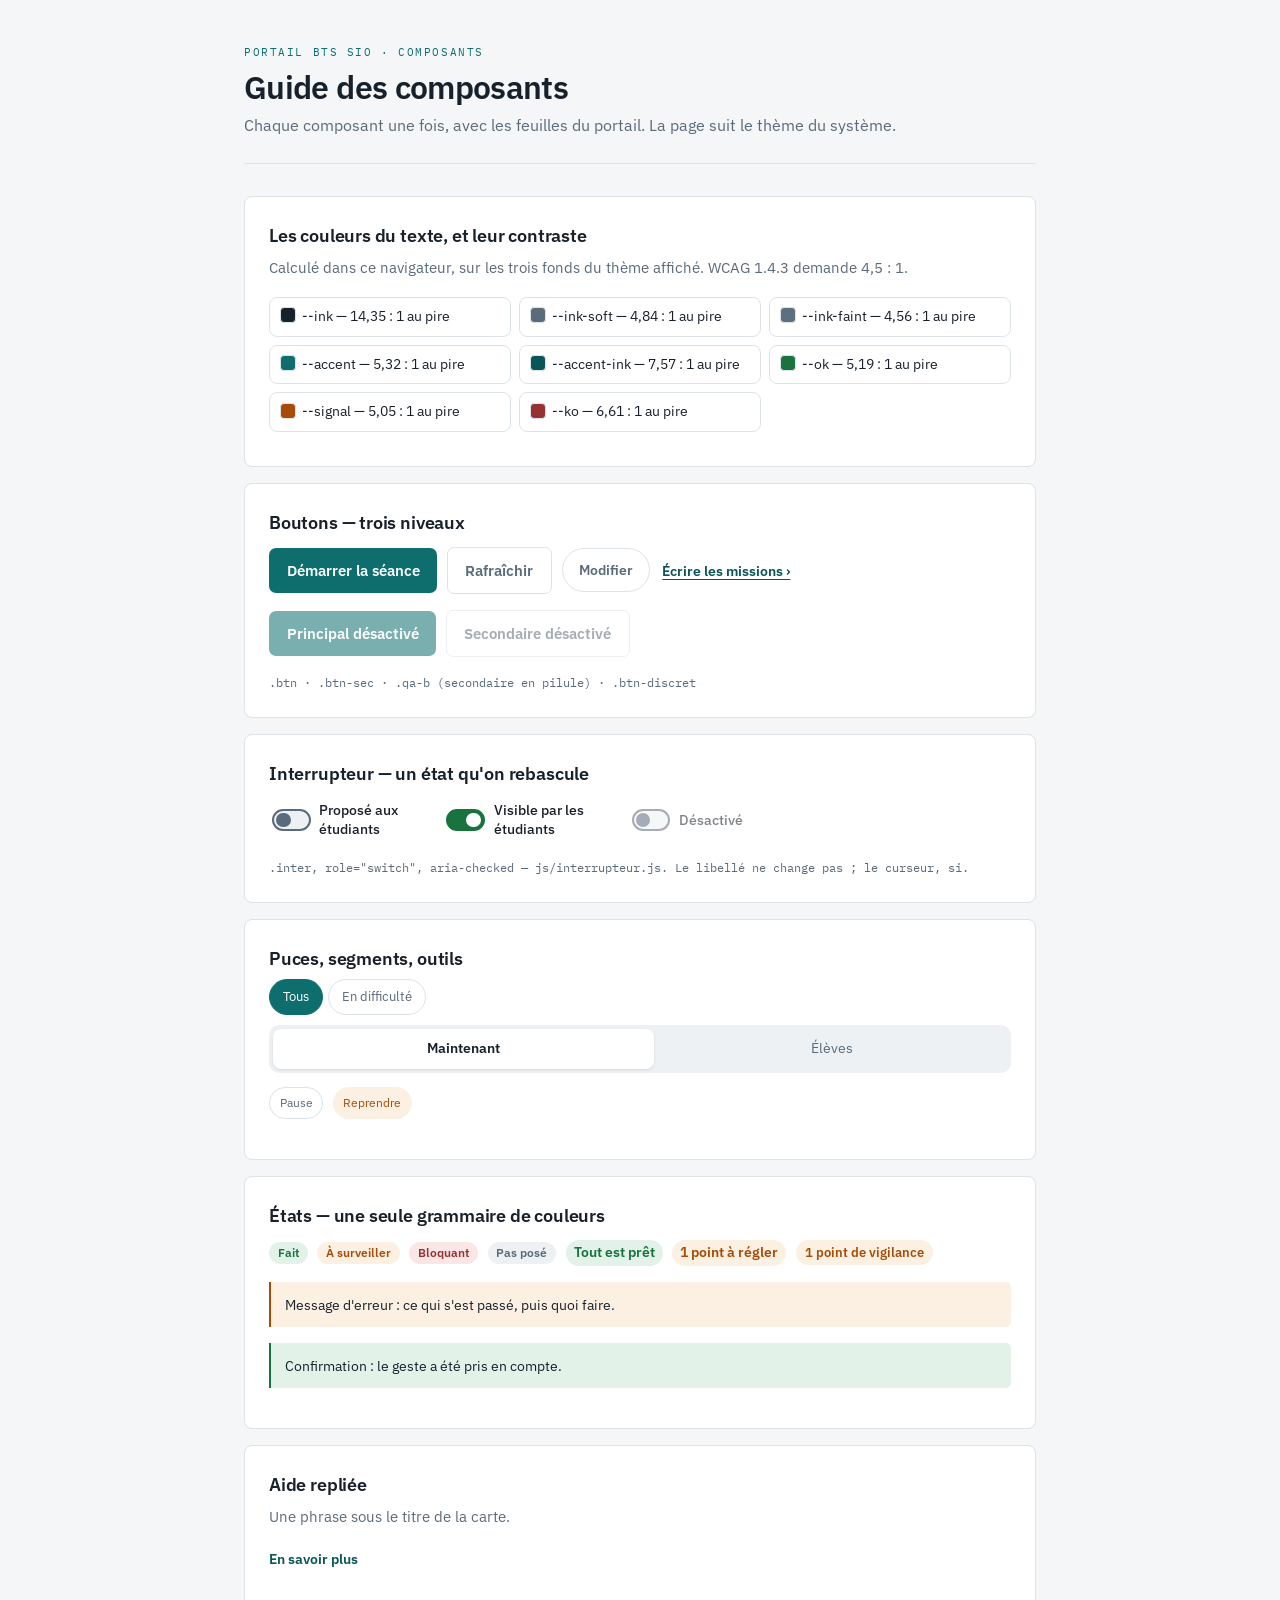
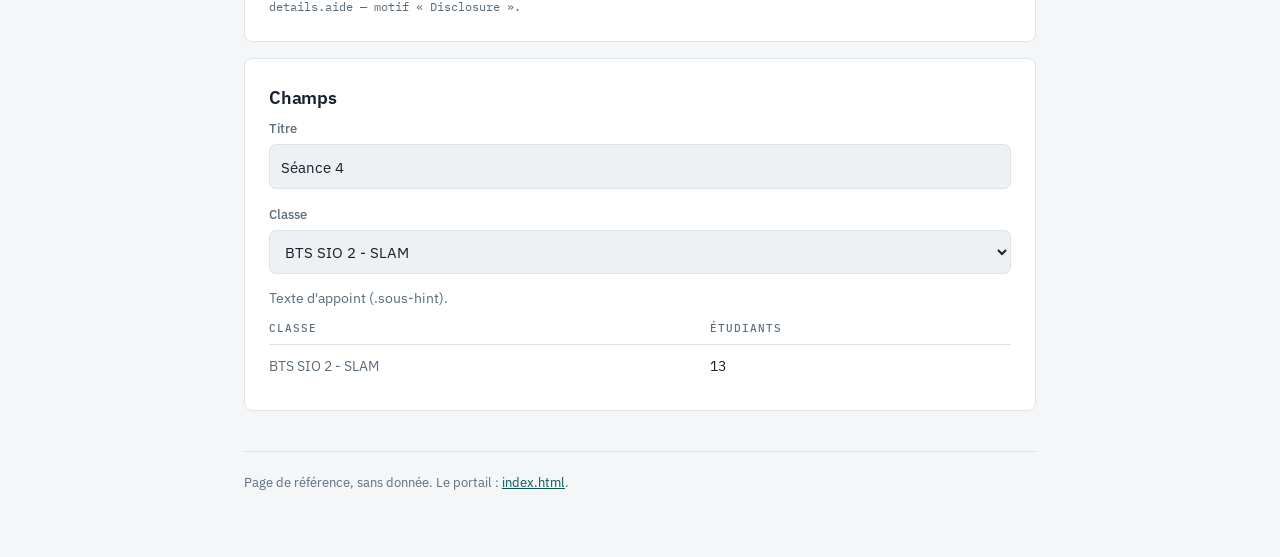
==== styleguide.html @ f24f6fb1 "Lot 1 : ergonomie et accessibilité (WCAG 2.2 AA, deux thèmes) - contrastes : jetons ajustés (--ink-f" ====
<!DOCTYPE html>
<html lang="fr">
<head>
<meta charset="UTF-8">
<meta name="viewport" content="width=device-width, initial-scale=1">
<title>Guide des composants — Portail BTS SIO</title>
<!-- Le guide des composants (05/10, lot 1 des propositions, item 1.4).
     Chaque composant du portail une fois, avec SES feuilles, dans le même
     ordre qu'index.html : ce qu'on voit ici est ce que voit le portail. Il
     suit le thème du système ; outils/t_navigation.mjs y passe axe-core en
     clair ET en sombre — un composant qui perd son contraste dans un thème le
     perd ici d'abord, sur une page où aucune donnée ne le cache. -->
<link rel="icon" href="data:image/svg+xml,%3Csvg xmlns='http://www.w3.org/2000/svg' viewBox='0 0 32 32'%3E%3Crect width='32' height='32' rx='7' fill='%230E6E6E'/%3E%3C/svg%3E">
<link rel="stylesheet" href="https://fonts.googleapis.com/css2?family=IBM+Plex+Mono:wght@400;500;600&family=IBM+Plex+Sans:wght@400;500;600;700&display=swap">
<link rel="stylesheet" href="styles/socle.css">
<link rel="stylesheet" href="styles/appel.css">
<link rel="stylesheet" href="styles/seance.css">
<link rel="stylesheet" href="styles/etudiant.css">
<link rel="stylesheet" href="styles/afaire.css">
<link rel="stylesheet" href="styles/questionnaires.css">
<link rel="stylesheet" href="styles/navigation.css">
<link rel="stylesheet" href="styles/ensemble.css">
<link rel="stylesheet" href="styles/suivi.css">
<link rel="stylesheet" href="styles/ecran.css">
<link rel="stylesheet" href="styles/missions.css">
<link rel="stylesheet" href="styles/moments.css">
<link rel="stylesheet" href="styles/pilote.css">
<link rel="stylesheet" href="styles/indicateurs.css">
<link rel="stylesheet" href="styles/composants.css">
<style>
  .sg-l{display:flex;flex-wrap:wrap;gap:.6rem;align-items:center;margin:.6rem 0 1rem}
  .sg-n{font-family:var(--f-mono);font-size:.78rem;color:var(--ink-soft)}
  .sg-c{display:grid;grid-template-columns:repeat(auto-fill,minmax(12rem,1fr));gap:.5rem;margin:.6rem 0}
  .sg-c > div{border:1px solid var(--rule);border-radius:8px;padding:.5rem .6rem;font-size:.85rem}
  .sg-c i{display:inline-block;width:1rem;height:1rem;border-radius:4px;border:1px solid var(--rule);
    vertical-align:-.15rem;margin-right:.4rem}
  .sg-ko{color:var(--ko);font-weight:600}
</style>
</head>
<body>
<div class="wrap">
<header>
  <span class="eyebrow">Portail BTS SIO · composants</span>
  <h1>Guide des composants</h1>
  <p class="sub">Chaque composant une fois, avec les feuilles du portail. La page suit le thème du système.</p>
</header>

<main>
<section class="card" aria-labelledby="sg-couleurs">
  <h2 id="sg-couleurs">Les couleurs du texte, et leur contraste</h2>
  <p class="hint">Calculé dans ce navigateur, sur les trois fonds du thème affiché. WCAG 1.4.3 demande 4,5 : 1.</p>
  <div class="sg-c" id="sg-contrastes"></div>
</section>

<section class="card" aria-labelledby="sg-boutons">
  <h2 id="sg-boutons">Boutons — trois niveaux</h2>
  <div class="sg-l">
    <button class="btn" type="button">Démarrer la séance</button>
    <button class="btn btn-sec" type="button">Rafraîchir</button>
    <button class="qa-b" type="button">Modifier</button>
    <button class="btn-discret" type="button">Écrire les missions ›</button>
  </div>
  <div class="sg-l">
    <button class="btn" type="button" disabled>Principal désactivé</button>
    <button class="btn btn-sec" type="button" disabled>Secondaire désactivé</button>
  </div>
  <p class="sg-n">.btn · .btn-sec · .qa-b (secondaire en pilule) · .btn-discret</p>
</section>

<section class="card" aria-labelledby="sg-inter">
  <h2 id="sg-inter">Interrupteur — un état qu'on rebascule</h2>
  <div class="sg-l" id="sg-inters"></div>
  <p class="sg-n">.inter, role="switch", aria-checked — js/interrupteur.js. Le libellé ne change pas ; le curseur, si.</p>
</section>

<section class="card" aria-labelledby="sg-filtres">
  <h2 id="sg-filtres">Puces, segments, outils</h2>
  <div class="sv-filtres" role="group" aria-label="Exemple de filtres">
    <button class="filtre on" type="button" aria-pressed="true">Tous</button>
    <button class="filtre" type="button" aria-pressed="false">En difficulté</button>
  </div>
  <nav class="sv-vues" role="tablist" aria-label="Exemple de vues">
    <button class="sv-vue-b actif" type="button" role="tab" aria-selected="true">Maintenant</button>
    <button class="sv-vue-b" type="button" role="tab" aria-selected="false" tabindex="-1">Élèves</button>
  </nav>
  <div class="sg-l">
    <button class="sv-pause" type="button" aria-pressed="false">Pause</button>
    <button class="sv-pause" type="button" aria-pressed="true">Reprendre</button>
  </div>
</section>

<section class="card" aria-labelledby="sg-etats">
  <h2 id="sg-etats">États — une seule grammaire de couleurs</h2>
  <div class="sg-l">
    <span class="badge ok">Fait</span>
    <span class="badge att">À surveiller</span>
    <span class="badge ko">Bloquant</span>
    <span class="badge neutre">Pas posé</span>
    <span class="prevol-etat ok">Tout est prêt</span>
    <span class="prevol-etat ko">1 point à régler</span>
    <span class="af-pastille att">1 point de vigilance</span>
  </div>
  <div class="msg">Message d'erreur : ce qui s'est passé, puis quoi faire.</div>
  <div class="msg ok">Confirmation : le geste a été pris en compte.</div>
</section>

<section class="card" aria-labelledby="sg-aide">
  <h2 id="sg-aide">Aide repliée</h2>
  <p class="hint">Une phrase sous le titre de la carte.</p>
  <details class="aide"><summary>En savoir plus</summary>
    <p>Le reste de l'explication, pour qui la cherche — jamais avant le premier geste.</p></details>
  <p class="sg-n">details.aide — motif « Disclosure ».</p>
</section>

<section class="card" aria-labelledby="sg-champs">
  <h2 id="sg-champs">Champs</h2>
  <div class="field"><label for="sg-i">Titre</label><input id="sg-i" value="Séance 4"></div>
  <div class="field"><label for="sg-s">Classe</label><select id="sg-s"><option>BTS SIO 2 - SLAM</option></select></div>
  <p class="sous-hint">Texte d'appoint (.sous-hint).</p>
  <table><thead><tr><th>Classe</th><th>Étudiants</th></tr></thead>
    <tbody><tr><td>BTS SIO 2 - SLAM</td><td class="num">13</td></tr></tbody></table>
</section>
</main>

<footer><span>Page de référence, sans donnée. Le portail : <a href="./">index.html</a>.</span></footer>
</div>

<script type="module">
import { interrupteur } from './js/interrupteur.js';

// Trois interrupteurs : éteint, allumé, désactivé. Un clic bascule ici
// sans base derrière — c'est le dessin qu'on vérifie, pas le geste.
var z = document.getElementById("sg-inters");
[["Proposé aux étudiants", false], ["Visible par les étudiants", true], ["Désactivé", false]].forEach(function(x, i){
  var b = interrupteur({ libelle: x[0], on: x[1], change: function(vise, bt){
    bt.setAttribute("aria-checked", vise ? "true" : "false"); bt.classList.toggle("on", vise); } });
  if (i === 2) b.disabled = true;
  z.appendChild(b);
});

// Le contraste de chaque encre sur chaque fond, recalculé dans le thème affiché.
function rgb(c){ var m = c.match(/\d+(\.\d+)?/g).map(Number); return m.slice(0, 3); }
function lum(c){ return rgb(c).map(function(v){ v /= 255; return v <= .03928 ? v / 12.92 : Math.pow((v + .055) / 1.055, 2.4); })
  .reduce(function(s, v, i){ return s + v * [.2126, .7152, .0722][i]; }, 0); }
function ratio(a, b){ var x = lum(a), y = lum(b); return (Math.max(x, y) + .05) / (Math.min(x, y) + .05); }
var sonde = document.createElement("span");
document.body.appendChild(sonde);
function valeur(v){ sonde.style.color = "var(" + v + ")"; return getComputedStyle(sonde).color; }
var fonds = ["--ground", "--surface", "--surface-alt"];
var encres = ["--ink", "--ink-soft", "--ink-faint", "--accent", "--accent-ink", "--ok", "--signal", "--ko"];
var c = document.getElementById("sg-contrastes");
encres.forEach(function(e){
  var d = document.createElement("div");
  var pire = Math.min.apply(null, fonds.map(function(f){ return ratio(valeur(e), valeur(f)); }));
  var i = document.createElement("i");
  i.style.background = "var(" + e + ")";
  d.appendChild(i);
  d.appendChild(document.createTextNode(e + " — " + pire.toFixed(2).replace(".", ",") + " : 1 au pire"));
  if (pire < 4.5) { d.className = "sg-ko"; d.appendChild(document.createTextNode(" ✗")); }
  c.appendChild(d);
});
sonde.remove();
</script>
</body>
</html>
---- styles/socle.css ----
/* ── socle ─────────────────────────────────────────
   Les seuils de rupture, le thème clair et sombre, le gabarit de page, les
   cartes, les champs, les boutons, les messages, les projets, les tableaux,
   et le pied de page.

   Découpé de index.html le 16/09/2026 (étape A2 de REFONTE.md). L'ORDRE DES
   FEUILLES DANS index.html COMPTE : deux règles de même spécificité se
   départagent par leur position, et ce découpage a été fait par tranches
   contiguës précisément pour ne rien changer à cet ordre. Déplacer une feuille
   dans la liste, ou une règle d'une feuille à l'autre, peut donc modifier le
   rendu sans modifier une seule déclaration. outils/comparer.mjs le vérifie.
   ───────────────────────────────────────────────────────────────────────── */

/* ── Les seuils de rupture ────────────────────────────────────────────────
   Il y en avait dix, écrits de quatre façons : avec espace et en rem, sans
   espace et en rem, avec espace et en pixels, sans espace et à la décimale
   près (33.9rem, pour ne pas recouvrir 34rem). Aucun n'était nommé nulle part :
   pour savoir ce qui changeait à 640 px il fallait lire les 890 lignes.

   Ils sont six, et cette table est la seule liste qui fasse foi :
   outils/mesurer.mjs la lit ici même et refuse toute media query qui n'y
   figure pas. Une variable CSS ne peut pas servir à cela — « @media
   (max-width: var(--x)) » ne s'applique jamais, essayé et mesuré — donc c'est
   l'écriture littérale qui est contrôlée, pas remplacée.

   @seuil minuscule  (max-width: 27rem)    432 px  on retire l'accessoire
   @seuil telephone  (max-width: 30rem)    480 px  ce qui est côte à côte s'empile
   @seuil etroit     (max-width: 40rem)    640 px  ce qui suppose de la largeur se replie
   @seuil moyen      (min-width: 34rem)    544 px  les grilles serrées s'élargissent
   @seuil large      (min-width: 38rem)    608 px  les projets passent en grille
   @seuil bureau     (min-width: 58rem)    928 px  deux colonnes de classes

   Ajouter un seuil est une décision, pas un réflexe : chaque nouveau seuil est
   une largeur de plus à vérifier à chaque changement, pour toujours.
   ────────────────────────────────────────────────────────────────────────── */

/* Contrastes (05/10, lot 1 des propositions) : tout couple texte / fond de
   cette table passe 4,5 : 1 (WCAG 1.4.3) dans les deux thèmes, mesuré par
   axe-core dans outils/t_navigation.mjs. Trois teintes ont bougé pour cela :
     --ink-faint  #8697A6 -> #5E6F7F en clair (2,6 à 3,0 : 1 avant ; aucune
                  teinte plus pâle ne passe sur --surface-alt) et #71828F ->
                  #8193A1 en sombre (3,8 à 4,6 : 1 avant) ;
     --ok, --signal un cran plus foncés en clair (4,34 et 4,46 : 1 sur leur
                  fond « soft », juste sous le seuil) ;
     --on-accent  le texte posé SUR --accent : blanc en clair, encre foncée en
                  sombre — le blanc sur #4FB3AD faisait 2,5 : 1, et c'était le
                  bouton « Me connecter » des étudiants. */
:root{
  --ground:#F4F6F8; --surface:#FFF; --surface-alt:#EDF1F4;
  --ink:#17212B; --ink-soft:#5A6B7B; --ink-faint:#5E6F7F;
  --rule:#DCE3E9; --rule-soft:#E9EEF2;
  --accent:#0E6E6E; --accent-ink:#0A5555; --accent-soft:#E1EFEE; --on-accent:#FFF;
  --signal:#A64C08; --signal-soft:#FBF0E2;
  --ok:#18733F; --ok-soft:#E3F2E9;
  --f-sans:"IBM Plex Sans",ui-sans-serif,system-ui,-apple-system,"Segoe UI",Roboto,sans-serif;
  --f-mono:"IBM Plex Mono",ui-monospace,SFMono-Regular,Menlo,Consolas,monospace;
}
@media (prefers-color-scheme: dark){:root{
  --ground:#0F171E; --surface:#16202A; --surface-alt:#1B2733;
  --ink:#E4EAF0; --ink-soft:#9CACBB; --ink-faint:#8193A1;
  --rule:#26333F; --rule-soft:#1F2B36;
  --accent:#4FB3AD; --accent-ink:#79CBC5; --accent-soft:#123230; --on-accent:#0B1A1F;
  --signal:#D9903F; --signal-soft:#33260F;
  --ok:#4FBF84; --ok-soft:#10301F;
}}
*{box-sizing:border-box;margin:0;padding:0}
body{background:var(--ground);color:var(--ink);font-family:var(--f-sans);
     font-size:16px;line-height:1.6;-webkit-font-smoothing:antialiased}
.wrap{max-width:52rem;margin:0 auto;padding:0 1.25rem 4rem}

header{border-bottom:1px solid var(--rule);padding:2.75rem 0 1.5rem;margin-bottom:2rem}
.eyebrow{font-family:var(--f-mono);font-size:.7rem;letter-spacing:.14em;
         text-transform:uppercase;color:var(--accent);display:block;margin-bottom:.5rem}
h1{font-size:2rem;line-height:1.1;letter-spacing:-.02em;font-weight:600}
.sub{color:var(--ink-soft);margin-top:.5rem}

.card{background:var(--surface);border:1px solid var(--rule);border-radius:8px;
      padding:1.5rem;margin-bottom:1rem}
h2{font-size:1.15rem;font-weight:600;letter-spacing:-.01em;margin-bottom:.35rem}
.hint{color:var(--ink-soft);font-size:.92rem;margin-bottom:1.1rem}

.tabs{display:flex;gap:.4rem;margin-bottom:1.5rem}
.tab{flex:1;background:var(--surface);border:1px solid var(--rule);border-radius:7px;
     padding:.6rem .8rem;font:inherit;font-size:.92rem;font-weight:500;color:var(--ink-soft);cursor:pointer}
.tab[aria-selected="true"]{background:var(--accent-soft);border-color:var(--accent);color:var(--accent-ink)}
.tab:focus-visible,button:focus-visible,input:focus-visible,select:focus-visible{
  outline:2px solid var(--accent);outline-offset:2px}

.field{display:flex;flex-direction:column;gap:.3rem;margin-bottom:.9rem}
label{font-size:.83rem;font-weight:500;color:var(--ink-soft)}
/* 44 px : la taille en dessous de laquelle un doigt rate sa cible. Le portail
   se pilote au téléphone en séance, pas seulement à la souris au bureau. */
input,select{background:var(--surface-alt);color:var(--ink);border:1px solid var(--rule);
  border-radius:7px;padding:.6rem .7rem;font:inherit;font-size:.95rem;width:100%;
  min-height:44px}
.row{display:flex;gap:.7rem}
.row .field{flex:1}

.btn{background:var(--accent);color:var(--on-accent);border:0;border-radius:7px;padding:.65rem 1.1rem;
     font:inherit;font-size:.95rem;font-weight:600;cursor:pointer;min-height:44px}
.btn:hover{filter:brightness(1.08)}
.btn[disabled]{opacity:.55;cursor:default}
.btn-sec{background:transparent;color:var(--ink-soft);border:1px solid var(--rule)}

.msg{border-left:2px solid var(--signal);background:var(--signal-soft);
     border-radius:0 5px 5px 0;padding:.7rem .9rem;font-size:.9rem;margin-bottom:1rem}
.msg.ok{border-left-color:var(--ok);background:var(--ok-soft)}

.ident{display:flex;align-items:center;gap:.7rem;flex-wrap:wrap;
       background:var(--accent-soft);border:1px solid var(--accent);
       border-radius:8px;padding:.85rem 1.1rem;margin-bottom:1.25rem}
.ident-num{font-family:var(--f-mono);font-size:1.35rem;font-weight:600;color:var(--accent-ink)}
.ident-txt{flex:1;font-size:.92rem;color:var(--ink)}
.ident-txt b{font-weight:600}

.projets{display:grid;gap:.8rem;grid-template-columns:1fr}
@media (min-width: 38rem){.projets{grid-template-columns:1fr 1fr}}
a.projet{display:flex;gap:.9rem;align-items:flex-start;text-decoration:none;color:inherit;
  background:var(--surface);border:1px solid var(--rule);border-radius:8px;padding:1.1rem}
a.projet:hover{border-color:var(--accent);background:var(--accent-soft)}
.projet-ico{font-family:var(--f-mono);font-size:.72rem;font-weight:600;letter-spacing:.04em;
  color:var(--accent);background:var(--accent-soft);border:1px solid var(--accent);
  border-radius:5px;padding:.3rem .45rem;flex:none;margin-top:.15rem}
a.projet:hover .projet-ico{background:var(--surface)}
/* display:block — sans lui ces deux <span> restent en ligne, la marge basse
   du titre n'agit pas, et « Bloc 1 DEV » se colle à sa description. Le
   défaut touchait aussi « Vos projets » côté étudiant. */
.projet-t{display:block;font-weight:600;font-size:.98rem;margin-bottom:.15rem}
.projet-d{display:block;font-size:.87rem;color:var(--ink-soft);line-height:1.45}

table{width:100%;border-collapse:collapse;font-size:.9rem}
th{text-align:left;font-family:var(--f-mono);font-size:.68rem;letter-spacing:.09em;
   text-transform:uppercase;color:var(--ink-faint);font-weight:500;
   padding:0 .6rem .45rem 0;border-bottom:1px solid var(--rule)}
td{padding:.55rem .6rem .55rem 0;border-bottom:1px solid var(--rule-soft);color:var(--ink-soft)}
td:first-child,th:first-child{padding-left:0}
tr:last-child td{border-bottom:0}
.num{font-family:var(--f-mono);font-variant-numeric:tabular-nums;color:var(--ink)}
.scroll{overflow-x:auto}
/* Une zone qui défile se prend au clavier (tabindex="0", WCAG 2.1.1) : son
   focus doit donc se voir comme celui d'un bouton. */
.scroll:focus-visible{outline:2px solid var(--accent);outline-offset:2px}


footer{margin-top:2.5rem;padding-top:1.25rem;border-top:1px solid var(--rule);
       font-size:.83rem;color:var(--ink-faint);display:flex;flex-direction:column;gap:.35rem}
.spin{color:var(--ink-faint);font-size:.92rem}
[hidden]{display:none!important}

/* ── Le lien d'évitement (WCAG 2.4.1) ─────────────────────────────────────
   Il est le premier élément de la page et reste invisible tant qu'il n'a pas
   le focus. Pas de display:none ni de visibility:hidden : les deux le
   retireraient aussi de l'ordre de tabulation, et il ne servirait plus à rien.
   On le sort de l'écran, et il revient dès qu'on l'atteint au clavier. */
.evitement{position:absolute;left:-9999px;top:0;z-index:50;
  background:var(--accent);color:var(--on-accent);font-size:.95rem;font-weight:600;
  padding:.7rem 1.1rem;border-radius:0 0 8px 0;text-decoration:none}
.evitement:focus{left:0}
#contenu:focus{outline:none}
---- styles/appel.css ----
/* ── appel ─────────────────────────────────────────
   Les avatars, les options de réponse, le pré-vol, le rythme, les jalons, les
   corrigés, et la carte « Appel du jour » avec ses deux colonnes.

   Découpé de index.html le 16/09/2026 (étape A2 de REFONTE.md). L'ORDRE DES
   FEUILLES DANS index.html COMPTE : deux règles de même spécificité se
   départagent par leur position, et ce découpage a été fait par tranches
   contiguës précisément pour ne rien changer à cet ordre. Déplacer une feuille
   dans la liste, ou une règle d'une feuille à l'autre, peut donc modifier le
   rendu sans modifier une seule déclaration. outils/comparer.mjs le vérifie.
   ───────────────────────────────────────────────────────────────────────── */

.avatars{display:flex;flex-wrap:wrap;gap:.4rem}
.appel-choix{display:flex;flex-direction:column;gap:.45rem;align-items:stretch}
.appel-opt{text-align:left;font-size:.95rem}
.prevol{border:1px solid var(--rule);border-radius:8px;padding:.9rem 1rem;margin-bottom:1rem}
.prevol-tete{display:flex;align-items:center;gap:.6rem;flex-wrap:wrap;margin-bottom:.5rem}
.prevol-etat{font-size:.85rem;font-weight:600;padding:.12rem .5rem;border-radius:99px}
.prevol-etat.ok{background:#DEF3E6;color:#1B6B42}
.prevol-etat.ko{background:#FBE6E6;color:#963232}
.prevol-liste{list-style:none;padding:0;margin:0 0 .7rem}
.prevol-liste li{display:flex;gap:.55rem;align-items:baseline;padding:.2rem 0;font-size:.92rem}
.prevol-liste li b{font-weight:600}
.prevol-liste .pv-i{flex:0 0 1.1rem}
.prevol-liste .pv-ko{color:var(--ink-soft)}
.rythme{border-radius:8px;padding:.6rem .85rem;margin-bottom:1rem;font-size:.92rem}
.rythme.ok{background:#DEF3E6;color:#1B6B42}
.rythme.avance{background:#E4EDFA;color:#24507F}
.rythme.retard{background:#FDF0DC;color:#8A5A16}
.rythme.mort{background:var(--surface);color:var(--ink-soft);border:1px solid var(--rule)}
.rythme b{font-weight:600}
.pastilles{display:flex;flex-wrap:wrap;gap:.3rem;margin-top:.4rem}
.pastille{font-family:var(--f-mono);font-size:.82rem;padding:.15rem .45rem;border-radius:5px;
  background:var(--surface);border:1px solid var(--rule)}
.pastille.abs{background:#FBE6E6;border-color:#F0C9C9;color:#963232}
.pastille.pre{background:#DEF3E6;border-color:#C2E6D2;color:#1B6B42}
.jalon{display:flex;align-items:center;gap:.5rem;font-size:.88rem;padding:.12rem 0}
.jalon-n{font-family:var(--f-mono);flex:0 0 3.6rem;color:var(--ink-soft)}
.jalon-b{height:.55rem;border-radius:99px;background:var(--accent);opacity:.75;min-width:2px}
.corriges{border:1px solid var(--rule);border-radius:8px;padding:.6rem .85rem;margin-bottom:1.1rem}
.corriges summary{cursor:pointer;font-weight:600;font-size:.95rem}
.cq{padding:.6rem 0;border-top:1px solid var(--rule)}
.cq:first-child{border-top:0}
.cq-cle{font-family:var(--f-mono);font-size:.78rem;color:var(--ink-soft)}
.cq-txt{display:block;margin:.15rem 0 .35rem;font-size:.95rem}
.cq-opt{display:block;font-size:.9rem;padding:.08rem 0;color:var(--ink-soft)}
.cq-opt.juste{color:var(--ok);font-weight:600}
.cq-exp{display:block;margin-top:.25rem;font-size:.85rem;color:var(--ink-soft);font-style:italic}
/* Deux classes l'une sous l'autre, c'est deux écrans de téléphone à franchir
   pour arriver à la seconde. Dès qu'il y a la largeur, elles passent côte à
   côte : la carte cesse de s'allonger avec le nombre de classes. En dessous de
   58 rem la grille redevient une colonne — deux colonnes de 200 px couperaient
   la ligne des numéros absents en deux, et c'est celle qu'on lit à voix haute. */
#appel-classes{display:grid;gap:0}
@media (min-width: 58rem){
  #appel-classes{grid-template-columns:1fr 1fr;gap:0 1.6rem}
  #appel-classes > .appel-classe:nth-child(2){border-top:0;padding-top:.2rem}
}
.appel-classe{padding:.75rem 0;border-top:1px solid var(--rule);min-width:0}
.appel-classe:first-child{border-top:0;padding-top:.2rem}
/* L'humeur : repliée, son résumé porte déjà le chiffre et ce qui domine. */
.ac-hum{margin-top:.5rem}
.ac-hum > summary{cursor:pointer;font-size:.85rem;color:var(--ink-soft);
  padding:.35rem 0;min-height:44px;display:flex;align-items:center}
.ac-hum > summary::marker{color:var(--ink-faint)}
.appel-classe h3{font-size:1rem;margin:0 0 .1rem}
.appel-classe .ac-q{font-size:.9rem;color:var(--ink-soft);margin:0 0 .5rem}
.appel-classe .ac-compte{margin:0 0 .35rem;font-size:.95rem}
.ac-nums{display:flex;align-items:baseline;gap:.6rem;flex-wrap:wrap;margin:.15rem 0 .5rem;
  padding:.45rem .7rem;border-radius:8px;background:#FBE6E6;border:1px solid #F0C9C9}
.ac-nums .lbl{font-size:.82rem;color:#963232;flex:0 0 auto}
/* Chaque absent : le numéro en gros, le prénom collé dessous ou à côté. La
   ligne se lit à voix haute — elle doit se suffire, sans aller chercher les
   pastilles plus bas. */
.ac-u{display:inline-flex;align-items:baseline;gap:.32rem;margin-right:1rem}
.ac-u b{font-weight:600}
.ac-pn{font-family:var(--f-sans);font-style:normal;font-size:.82rem;font-weight:500;
  color:#7d3c3c;letter-spacing:0}

/* Ceux dont l'absence se répète. Une absence isolée et une quatrième
   d'affilée demandent deux gestes différents. */
.ac-suivi{margin:.1rem 0 .6rem;padding:.6rem .8rem;border-radius:8px;
  background:var(--signal-soft);border:1px solid rgba(180,83,9,.18)}
.ac-suivi > b{display:block;font-size:.83rem;color:var(--signal);margin-bottom:.3rem}
.ac-suivi ul{list-style:none;margin:0;padding:0;display:flex;flex-direction:column;gap:.15rem}
.ac-suivi li{font-size:.87rem;line-height:1.45}
.ac-suivi li b{font-family:var(--f-mono);font-weight:600}
.ac-suivi li span{color:var(--ink-soft)}
---- styles/seance.css ----
/* ── seance ─────────────────────────────────────────
   Le parcours de l'heure, le contrôle d'entrée et le débriefing, côté
   enseignant.

   Découpé de index.html le 16/09/2026 (étape A2 de REFONTE.md). L'ORDRE DES
   FEUILLES DANS index.html COMPTE : deux règles de même spécificité se
   départagent par leur position, et ce découpage a été fait par tranches
   contiguës précisément pour ne rien changer à cet ordre. Déplacer une feuille
   dans la liste, ou une règle d'une feuille à l'autre, peut donc modifier le
   rendu sans modifier une seule déclaration. outils/comparer.mjs le vérifie.
   ───────────────────────────────────────────────────────────────────────── */

/* ── Le parcours de l'heure ────────────────────────────────────────────────
   Quatre étapes, quatre barres. L'entonnoir d'abord — où ça coince pour le
   groupe — puis la liste repliée, où l'on va chercher qui.
   Les barres partagent la même largeur de libellé : sans cela, « Appel » et
   « Le quiz de la séance » décalent leurs jauges de trois centimètres et on
   ne peut plus comparer deux lignes d'un coup d'œil, ce qui est tout
   l'intérêt d'un entonnoir. */
.pa-bloc{margin:1rem 0;padding:.9rem 1rem;border:1px solid var(--rule-soft);
  border-radius:10px;background:var(--surface-alt)}
.pa-e{display:flex;align-items:center;gap:.6rem;padding:.3rem 0;font-size:.9rem}
.pa-e-n{flex:0 0 9.5rem;color:var(--ink-soft)}
.pa-e-j{flex:1 1 auto;min-width:3rem;height:.6rem;border-radius:99px;
  background:var(--rule-soft);overflow:hidden}
.pa-e-j > span{display:block;height:100%;background:var(--accent);
  transition:width .5s ease}
.pa-e-c{flex:0 0 auto;font-family:var(--f-mono);font-size:.85rem;font-weight:600}
.pa-e-p{flex-basis:100%;margin:0 0 .2rem 10.1rem;font-size:.8rem;color:var(--ink-faint)}
.pa-e.pas-pose .pa-e-c{font-weight:500;color:var(--ink-faint);font-family:var(--f-sans);
  font-size:.82rem}
.pa-e.pas-pose .pa-e-j{opacity:.35}
@media (max-width: 30rem){
  .pa-e{flex-wrap:wrap}
  .pa-e-n{flex-basis:100%}
  .pa-e-p{margin-left:0}
}
/* Une ligne par étudiant : le numéro, puis quatre pastilles dans l'ordre des
   étapes. On lit une colonne pour voir qui manque à l'appel, une ligne pour
   voir où quelqu'un s'est arrêté. */
.pa-l{display:flex;align-items:center;gap:.5rem;padding:.3rem 0;
  border-top:1px solid var(--rule-soft);font-size:.88rem}
.pa-l:first-child{border-top:0}
.pa-num{font-family:var(--f-mono);font-weight:600;flex:0 0 2.2rem}
.pa-pts{display:flex;gap:.3rem;flex:0 0 auto}
.pa-pt{width:1.6rem;height:1.6rem;border-radius:6px;display:flex;
  align-items:center;justify-content:center;font-size:.7rem;font-weight:600;
  background:var(--rule-soft);color:var(--ink-faint)}
.pa-pt.fait{background:var(--ok-soft);color:var(--ok)}
.pa-pt.entame{background:var(--signal-soft);color:var(--signal)}
.pa-pt.absent{background:transparent;border:1px dashed var(--rule);color:var(--ink-faint)}
.pa-ou{color:var(--ink-soft);font-size:.83rem;margin-left:auto;text-align:right}
.pa-l.fini .pa-ou{color:var(--ok)}
#pa-detail > summary{cursor:pointer;font-size:.9rem;font-weight:600;
  padding:.5rem 0;min-height:44px;display:flex;align-items:center}
#pa-lignes{margin-top:.3rem}

/* Le contrôle d'entrée se distingue des questionnaires : il précède la
   séance au lieu de l'accompagner, et il porte une bonne réponse. Un liseré
   suffit à le dire ; une couleur d'alerte le ferait passer pour une note. */
.ct-bloc{margin:1rem 0;padding:.9rem 1rem;border:1px solid var(--rule-soft);
  border-radius:10px;background:var(--surface-alt)}
.ct-tete{display:flex;align-items:center;gap:.8rem;flex-wrap:wrap;margin-bottom:.3rem}
.ct-tete .qa-b{margin-left:auto}
.ct-l{padding:.55rem 0;border-top:1px solid var(--rule-soft)}
.ct-l:first-child{border-top:0}
.ct-i{font-size:.92rem;font-weight:600}
.ct-b{display:flex;align-items:center;gap:.5rem;margin-top:.25rem;flex-wrap:wrap}
.ct-jauge{flex:1 1 8rem;min-width:6rem;height:7px;border-radius:4px;
  background:var(--rule-soft);overflow:hidden;display:flex}
.ct-jauge i{display:block;height:100%}
.ct-jauge .ok{background:var(--ok)}
.ct-jauge .ko{background:#963232}
.ct-c{font-family:var(--f-mono);font-size:.78rem;color:var(--ink-soft);flex:0 0 auto}
/* Le seul chiffre qui décide par quoi commencer : ceux qui se trompent en
   étant sûrs ne poseront pas de question, ils ne savent pas qu'ils ont tort. */
.ct-alerte{display:block;margin-top:.2rem;font-size:.83rem;color:var(--signal)}
.ct-alerte b{font-family:var(--f-mono)}
#ct-texte{width:100%;font-family:var(--f-mono);font-size:.88rem;line-height:1.6;
  padding:.55rem .7rem;border:1px solid var(--rule);border-radius:9px;
  background:var(--surface);color:var(--ink);resize:vertical}
#ct-neuf{margin-top:.8rem;border-top:1px solid var(--rule-soft);padding-top:.6rem}
#ct-neuf > summary{cursor:pointer;font-size:.9rem;font-weight:600;padding:.4rem 0;
  min-height:44px;display:flex;align-items:center}

/* ── Le débriefing de fin d'heure, côté enseignant ────────────────────────
   Même mise en page que le contrôle d'entrée : les deux répondent à la même
   question, l'une avant l'heure et l'autre après. */
.db-l{padding:.55rem 0;border-top:1px solid var(--rule-soft);display:flex;
  align-items:baseline;gap:.6rem;flex-wrap:wrap}
.db-l:first-child{border-top:0}
.db-r{font-family:var(--f-mono);font-size:.8rem;color:var(--ink-faint);flex:none;width:1.4rem}
.db-i{font-size:.92rem;font-weight:600;flex:1 1 10rem}
.db-v{font-family:var(--f-mono);font-size:.78rem;font-weight:600;flex:none;
  padding:.12rem .5rem;border-radius:99px;white-space:nowrap}
.db-v.acquis{background:var(--ok-soft);color:var(--ok)}
.db-v.fragile{background:var(--signal-soft,#F7EEDC);color:var(--signal)}
.db-v.a_revoir{background:#F6E2E2;color:#963232}
/* --surface-2 n'a jamais existé : la valeur de repli #EEF1F4 s'appliquait donc
   dans les deux thèmes, y compris en sombre, avec --ink-faint dessus — 2,64:1
   en clair, quand WCAG AA en demande 4,5. --surface-alt est la nuance qui
   était visée, et --ink-soft passe à 4,84:1 en clair, 6,52:1 en sombre. */
.db-v.sans_mesure{background:var(--surface-alt);color:var(--ink-soft)}
.db-d{flex:1 1 100%;font-size:.85rem;color:var(--ink-soft);line-height:1.5}
.db-q{font-family:var(--f-mono);font-size:.76rem;color:var(--ink-faint)}
#db-texte{width:100%;font-family:var(--f-mono);font-size:.88rem;line-height:1.6;
  padding:.55rem .7rem;border:1px solid var(--rule);border-radius:9px;
  background:var(--surface);color:var(--ink);resize:vertical}
#db-neuf{margin-top:.8rem;border-top:1px solid var(--rule-soft);padding-top:.6rem}
#db-neuf > summary{cursor:pointer;font-size:.9rem;font-weight:600;padding:.4rem 0;
  min-height:44px;display:flex;align-items:center}

.ct-carte{border-left:3px solid var(--accent)}
.ct-av{font-weight:600}
/* Les quatre degrés de certitude vont du plus sûr au moins sûr : la nuance de
   gris suit la même pente, pour qu'on lise l'échelle sans la relire. */
.appel-opt.ct-sur:nth-child(1){border-color:var(--ok)}
.appel-opt.ct-sur:nth-child(2){border-color:var(--rule)}
.appel-opt.ct-sur:nth-child(3){border-color:var(--signal)}
.appel-opt.ct-sur:nth-child(4){border-color:#963232}

.ac-pre{margin:.2rem 0 .5rem}
.ac-pre > summary{cursor:pointer;font-size:.85rem;color:var(--ink-soft);
  padding:.5rem 0;min-height:44px;display:flex;align-items:center}
.ac-pre > summary::marker{color:var(--ink-faint)}

.ac-nums .nums{font-family:var(--f-mono);font-size:1.45rem;font-weight:600;color:#963232;
  letter-spacing:.06em;line-height:1.25}
/* « Copier » fait 22 px de haut, et doit le rester : l'agrandir pousserait la
   ligne des numéros — celle qu'on lit à voix haute — vers le bas, à chaque
   classe. On étend donc la zone tactile SANS toucher au gabarit : un
   pseudo-élément déborde de 11 px en haut et en bas, soit 44 px sous le doigt
   pour 22 px à l'écran. Le bouton restait sous la règle des 44 px depuis le
   début, et aucun contrôle ne le voyait — celui qui devait le voir
   (`t_ens_mob.mjs`) n'a jamais été déposé dans le dépôt. */
.ac-nums .btn-mini{margin-left:auto;font-size:.78rem;padding:.2rem .5rem;border-radius:6px;
  border:1px solid #F0C9C9;background:#fff;color:#963232;cursor:pointer;flex:0 0 auto;
  position:relative}
.ac-nums .btn-mini::after{content:"";position:absolute;left:0;right:0;top:-11px;bottom:-11px}
.ac-nums.vide{background:#DEF3E6;border-color:#C2E6D2}
.ac-nums.vide .lbl,.ac-nums.vide .nums{color:#1B6B42}
.ac-nums.vide .nums{font-size:1rem;font-weight:500;letter-spacing:0}

/* ── « À aller voir » ──────────────────────────────────────────────────────
   Une ligne par étudiant à aller voir, ses raisons en phrases courtes. Le
   liseré gauche porte la gravité la plus haute : on lit la colonne de
   couleur pour savoir par où commencer, sans lire le texte. Les teintes
   sont celles du reste du portail — signal pour l'urgence, accent pour le
   reste — : une couleur d'alarme de plus aurait fait de cette carte une note. */
.vg-compte{display:inline-block;min-width:1.5rem;margin-left:.4rem;padding:0 .45rem;
  border-radius:99px;background:var(--accent-soft);color:var(--accent-ink);
  font-family:var(--f-mono);font-size:.8rem;text-align:center}
.vg-compte:empty{display:none}
.vg-compte.urgent{background:var(--signal-soft);color:var(--signal)}
.vg-l{display:flex;align-items:flex-start;gap:.5rem;padding:.45rem 0 .45rem .55rem;
  border-top:1px solid var(--rule-soft);border-left:3px solid var(--rule);font-size:.86rem}
.vg-l:first-child{border-top:0}
.vg-l.g-urgent{border-left-color:var(--signal)}
.vg-l.g-attention{border-left-color:var(--accent)}
.vg-corps{display:flex;flex-wrap:wrap;gap:.3rem .45rem;flex:1 1 auto;min-width:0}
.vg-nom{font-weight:600;flex-basis:100%}
.vg-r{padding:.1rem .45rem;border-radius:6px;background:var(--surface-alt);color:var(--ink-soft);
  overflow-wrap:anywhere}
.vg-r.g-urgent{background:var(--signal-soft);color:var(--signal);font-weight:600}
.vg-r.g-attention{background:var(--accent-soft);color:var(--accent-ink)}
.vg-vu{flex:0 0 auto;min-height:44px;padding:0 .9rem}
.vg-t{margin:.9rem 0 .2rem;font-size:.85rem;font-weight:600;color:var(--ink-soft)}
.pa-e.vg-attendu .pa-e-n{color:var(--ink);font-weight:600}
.vg-seuils{font-size:.75rem}
.vg-semestre{margin:.2rem 0 1rem}
.vg-semestre > summary{cursor:pointer;font-size:.9rem;font-weight:600;
  min-height:44px;display:flex;align-items:center}
/* Réussite par question : l'idée fausse commune, sous sa barre. */
.q-piege{margin:-.1rem 0 .5rem;font-size:.8rem;color:var(--signal)}
/* « En direct » : une pastille discrète devant la phrase, pas une alerte. */
#suivi-mode.direct::before{content:"";display:inline-block;width:.5rem;height:.5rem;
  margin-right:.35rem;border-radius:50%;background:var(--ok);vertical-align:.1rem}
---- styles/etudiant.css ----
/* ── etudiant ─────────────────────────────────────────
   Ce que l'étudiant voit : « Faisons connaissance », le suivi de stage, le
   mode révision et l'entonnoir des étapes.

   Découpé de index.html le 16/09/2026 (étape A2 de REFONTE.md). L'ORDRE DES
   FEUILLES DANS index.html COMPTE : deux règles de même spécificité se
   départagent par leur position, et ce découpage a été fait par tranches
   contiguës précisément pour ne rien changer à cet ordre. Déplacer une feuille
   dans la liste, ou une règle d'une feuille à l'autre, peut donc modifier le
   rendu sans modifier une seule déclaration. outils/comparer.mjs le vérifie.
   ───────────────────────────────────────────────────────────────────────── */

.cn-q{padding:.7rem 0;border-top:1px solid var(--rule)}
.cn-q:first-of-type{border-top:0}
.cn-int{display:block;font-size:.95rem;font-weight:600;margin:0 0 .4rem}
.cn-nums{font-family:var(--f-mono);font-size:.76rem;color:var(--ink-soft);
  margin:-.1rem 0 .35rem 4.1rem;word-spacing:.25rem}
.cn-sig{margin-top:.9rem;padding:.6rem .85rem;border-radius:8px;
  background:#FDF0DC;border:1px solid #F2DDB8}
.cn-sig h4{margin:0 0 .35rem;font-size:.9rem;color:#8A5A16}
.cn-sig ul{margin:0;padding-left:1.1rem;font-size:.88rem;color:#8A5A16}
.cn-sig li{margin:.15rem 0}
.cn-sig b{font-weight:600}
.st-q{padding:.6rem 0;border-top:1px solid var(--rule)}
.st-q:first-of-type{border-top:0}
.st-opts{display:flex;flex-wrap:wrap;gap:.35rem;margin-top:.35rem}
.st-opt{font-size:.86rem;padding:.3rem .6rem;border-radius:7px;cursor:pointer;
  background:var(--surface);border:1px solid var(--rule);color:var(--ink);text-align:left}
.st-opt:hover{border-color:var(--accent)}
.st-opt.pris{background:#DEF3E6;border-color:#1B6B42;color:#1B6B42;font-weight:600}
.st-opt:disabled{opacity:.55;cursor:default}
.st-maj{font-size:.8rem;color:var(--ink-soft)}
/* Mode révision — la seule carte étudiante qui dise « faux ».
   Le contrôle d'entrée, lui, ne corrige jamais : il mesure un point de
   départ, et « faux » avant la séance se lit comme une sanction. Ici on
   révise une interro : ne pas dire où est l'erreur enlèverait tout l'objet.
   La bonne réponse est donc teinte, la mauvaise soulignée en signal, et
   l'explication passe en dessous — c'est elle qu'on est venu chercher. */
.rv-opt.juste{background:var(--ok-soft);border-color:var(--ok);color:var(--ok);font-weight:600}
.rv-opt.rate{background:var(--signal-soft);border-color:var(--signal);color:var(--signal)}
.rv-verdict{margin-top:.7rem;font-weight:600;font-size:.95rem}
.rv-verdict.juste{color:var(--ok)}
.rv-verdict.rate{color:var(--signal)}
.rv-expl{margin-top:.35rem;font-size:.9rem;color:var(--ink-soft);line-height:1.55}
.rv-suite{margin-top:.9rem;display:flex;gap:.5rem;flex-wrap:wrap}
.rv-score{font-size:.85rem;color:var(--ink-soft)}
.et-etape{margin:.55rem 0}
.et-tete{display:flex;align-items:baseline;gap:.5rem;font-size:.88rem}
.et-tete b{font-weight:600}
.et-nums{font-family:var(--f-mono);font-size:1.05rem;letter-spacing:.05em;margin-left:.1rem}
.et-0 .et-tete b,.et-0 .et-nums{color:var(--ko)}       /* jetons du thème (05/10) : */
.et-1 .et-tete b,.et-1 .et-nums{color:var(--signal)}   /* en dur, ces quatre teintes */
.et-2 .et-tete b,.et-2 .et-nums{color:var(--accent-ink)} /* tombaient à 2,2 : 1 sur le */
.et-3 .et-tete b,.et-3 .et-nums{color:var(--ok)}       /* fond sombre */
.et-x .et-tete b,.et-x .et-nums{color:var(--ink-soft)}
/* Révision par thème (29/09) : certitude avant la correction, bilan par thème. */
.rv-opt.pris{border-color:var(--accent);box-shadow:inset 0 0 0 2px var(--accent)}
.rv-cert-q{margin-top:.7rem;font-size:.9rem;font-weight:600}
.rv-bilan{margin-top:1rem;padding-top:.8rem;border-top:1px solid var(--rule-soft)}
.rv-bilan h3{font-size:.95rem;margin:.6rem 0 .3rem}
.rv-themes{list-style:none;margin:0 0 .6rem;padding:0;display:grid;gap:.3rem}
.rv-themes li{display:flex;justify-content:space-between;gap:.6rem;padding:.4rem .6rem;
  border-radius:8px;background:var(--surface-alt);font-size:.9rem}
.rv-th-n{min-width:0;overflow-wrap:anywhere}
---- styles/afaire.css ----
/* ── afaire ─────────────────────────────────────────
   « Ce qui bloque » : la carte épinglée, ses lignes, ses boutons d'action et
   son pied d'informations.

   Découpé de index.html le 16/09/2026 (étape A2 de REFONTE.md). L'ORDRE DES
   FEUILLES DANS index.html COMPTE : deux règles de même spécificité se
   départagent par leur position, et ce découpage a été fait par tranches
   contiguës précisément pour ne rien changer à cet ordre. Déplacer une feuille
   dans la liste, ou une règle d'une feuille à l'autre, peut donc modifier le
   rendu sans modifier une seule déclaration. outils/comparer.mjs le vérifie.
   ───────────────────────────────────────────────────────────────────────── */

.af-t{display:flex;align-items:baseline;gap:.6rem;flex-wrap:wrap;margin-bottom:.2rem}
.af-pastille{font-size:.82rem;font-weight:600;padding:.12rem .55rem;border-radius:99px}
.af-pastille.rien{background:#DEF3E6;color:#1B6B42}
.af-pastille.bloc{background:#FBE6E6;color:#963232}
.af-pastille.att{background:#FDF0DC;color:#8A5A16}
.af-l{display:flex;gap:.65rem;padding:.6rem 0;border-top:1px solid var(--rule)}
.af-l:first-of-type{border-top:0}
.af-i{flex:0 0 1.2rem;font-size:1rem;line-height:1.35}
.af-c{flex:1;min-width:0}
.af-q{font-size:.95rem;font-weight:600;margin:0}
.af-q .af-cl{font-weight:400;color:var(--ink-soft);font-size:.85rem;margin-left:.4rem}
.af-d{margin:.1rem 0 0;font-size:.88rem;color:var(--ink-soft)}
.af-g{margin:.2rem 0 0;font-size:.86rem}
.af-g b{font-family:var(--f-mono);font-size:.82rem;background:var(--surface);
  border:1px solid var(--rule);border-radius:5px;padding:.1rem .4rem;font-weight:500}
/* Le geste, en bouton. Une carte qui nomme le geste sans le rendre possible
   informe ; elle ne débloque pas. Le bouton fait 44 px de haut et prend toute
   la largeur sur un téléphone : c'est souvent la seule chose qu'on touche
   dans cette carte, entre deux heures de cours. */
.af-actes{display:flex;gap:.5rem;flex-wrap:wrap;margin-top:.5rem}
.af-actes .btn{min-height:44px;padding:.45rem .9rem;font-size:.9rem}
@media (max-width: 30rem){
  .af-actes{flex-direction:column;align-items:stretch}
  .af-actes .btn{width:100%}
}
.af-l.fait{opacity:.5}
.af-info{margin:.5rem 0 0;padding-top:.5rem;border-top:1px solid var(--rule);
  font-size:.85rem;color:var(--ink-soft);line-height:1.45}
.af-info + .af-info{border-top:0;padding-top:0;margin-top:.15rem}
.af-info b{font-weight:600;color:var(--ink)}
.af-info .af-cl{font-size:.82rem;margin-left:.35rem}
.af-msg{margin:.35rem 0 0;font-size:.85rem;color:var(--ok)}
.af-msg.rate{color:var(--signal)}
/* Une ligne de pilotage par questionnaire : ce qu'il est, où en est la
   classe, et l'interrupteur. Assez large pour le doigt (44 px de haut). */
---- styles/questionnaires.css ----
/* ── questionnaires ─────────────────────────────────────────
   Les questionnaires actifs, la file d'attente de l'étudiant, les étapes
   repliées, et la bibliothèque avec ses tiroirs de réglages.

   Découpé de index.html le 16/09/2026 (étape A2 de REFONTE.md). L'ORDRE DES
   FEUILLES DANS index.html COMPTE : deux règles de même spécificité se
   départagent par leur position, et ce découpage a été fait par tranches
   contiguës précisément pour ne rien changer à cet ordre. Déplacer une feuille
   dans la liste, ou une règle d'une feuille à l'autre, peut donc modifier le
   rendu sans modifier une seule déclaration. outils/comparer.mjs le vérifie.
   ───────────────────────────────────────────────────────────────────────── */

.qa-l{display:flex;align-items:center;gap:.8rem;flex-wrap:wrap;
  padding:.75rem 0;border-top:1px solid var(--rule-soft)}
.qa-l:first-child{border-top:0}
.qa-txt{flex:1 1 12rem;min-width:0}
.qa-t{display:block;font-weight:600;font-size:.98rem}
.qa-d{display:block;font-size:.85rem;color:var(--ink-soft)}
.qa-b{appearance:none;border:1px solid var(--rule);cursor:pointer;font:inherit;
  font-size:.88rem;font-weight:600;min-height:44px;padding:.4rem 1rem;
  border-radius:999px;display:inline-flex;align-items:center;gap:.5rem;
  background:var(--surface);color:var(--ink-soft);white-space:nowrap}
.qa-b:focus-visible{outline:2px solid var(--accent);outline-offset:2px}
.qa-b[disabled]{opacity:.55;cursor:progress}
/* .qa-b .pt et .qa-b.on dessinaient l'ancien interrupteur « Proposé /
   Éteint ». Retirés le 05/10 : l'interrupteur est .inter (composants.css). */
/* La file d'attente de l'étudiant. Sur un téléphone, trois cartes empilées
   ne disent pas combien il en reste ni où l'on va : ce bandeau le dit en une
   ligne, et il colle en haut pour rester vrai pendant le défilement. */
.file{display:flex;align-items:center;gap:.6rem;flex-wrap:wrap;
  margin:0 0 1rem;padding:.6rem .8rem;border-radius:10px;
  background:var(--accent-soft);position:sticky;top:0;z-index:20}
.file-n{font-family:var(--f-mono);font-weight:600;font-size:1.05rem;color:var(--accent-ink)}
.file-t{font-size:.9rem;color:var(--accent-ink);flex:1 1 8rem;min-width:0}
.file-l{font-size:.88rem;font-weight:600;color:var(--accent-ink);
  text-decoration:none;padding:.35rem .1rem}
.file-l:hover{text-decoration:underline}

/* Une carte finie se replie : son titre et une ligne verte, rien d'autre.
   La page raccourcit à mesure qu'on avance, et ce qui reste à faire remonte. */
.etape > h2::before{content:attr(data-n) " · ";font-family:var(--f-mono);
  font-size:.8rem;font-weight:600;color:var(--ink-faint);vertical-align:.12em}
.etape[data-fait="oui"] > h2{font-size:1rem;color:var(--ink-soft)}
.etape[data-fait="oui"] > .hint,
.etape[data-fait="oui"] > .cn-int,
.etape[data-fait="oui"] > .appel-choix,
.etape[data-fait="oui"] > #stage-questions{display:none}
.etape[data-fait="oui"]{padding-top:.9rem;padding-bottom:.9rem}
/* Un modèle et ses affectations : le titre, les classes en cases à cocher,
   et pour chaque classe cochée un interrupteur. Deux niveaux, pas trois. */
.qn-m{padding:.9rem 0;border-top:1px solid var(--rule-soft)}
/* Une ligne de contrôle : où il est posé à gauche, les deux gestes à droite.
   `flex-wrap` et non une grille : à 390 px la ligne passe à deux étages
   d'elle-même, sans cible tactile rétrécie. */
.ctl-bas{display:flex;align-items:center;gap:.6rem;flex-wrap:wrap;margin-top:.5rem}
.ctl-ou{font-size:.9rem;color:var(--ink-soft);margin-right:auto}
.ctl-voir{padding:.45rem .8rem;font-size:.9rem}
.qn-m:first-child{border-top:0;padding-top:.2rem}
.qn-tete{display:flex;align-items:baseline;gap:.6rem;flex-wrap:wrap}
.qn-tt{font-weight:600;font-size:1rem}
.qn-meta{font-size:.85rem;color:var(--ink-soft)}
.qn-sup{margin-left:auto;appearance:none;border:0;background:none;cursor:pointer;
  font:inherit;font-size:.82rem;color:var(--ink-faint);padding:.4rem;text-decoration:underline}
.qn-sup:hover{color:var(--signal)}
/* Une classe, deux gestes qui ne se confondent pas : l'AFFECTATION (le
   questionnaire est-il donné à cette classe ?) et l'INTERRUPTEUR (les
   étudiants le voient-ils ?). Ils étaient portés par une même ligne
   cliquable dont la case à cocher RETIRAIT l'affectation : vouloir arrêter
   un questionnaire et cliquer au mauvais endroit effaçait la séance. D'où
   deux boutons nommés, et plus aucune zone cliquable par accident. */
.qn-cl{display:flex;flex-direction:column;gap:.5rem;margin-top:.6rem}
.qn-c{display:flex;align-items:center;gap:.6rem;flex-wrap:wrap;min-height:44px;
  padding:.5rem .7rem;border:1px solid var(--rule);border-radius:10px;
  background:var(--surface);font-size:.9rem}
.qn-c.pose{border-color:var(--accent-soft);background:var(--accent-soft)}
.qn-c .qn-cn{font-weight:600}
.qn-c .qn-cd{color:var(--ink-soft);font-size:.82rem;margin-right:auto}
/* Sur un téléphone, le nom de la classe et l'interrupteur tiennent la même
   ligne, et l'état passe dessous. En laissant le flex envelopper librement,
   les trois éléments prenaient trois lignes : le nom, l'état, puis le
   bouton — et l'interrupteur, qui est le seul geste, se retrouvait en bas. */
@media (max-width: 30rem){
  .qn-c{display:grid;grid-template-columns:1fr auto;align-items:center;
    gap:.2rem .6rem}
  .qn-c .qn-cn{grid-column:1;grid-row:1}
  .qn-c .qn-actes{grid-column:2;grid-row:1}
  .qn-c .qn-cd{grid-column:1 / -1;grid-row:2;margin-right:0}
}
.qn-actes{display:flex;align-items:center;gap:.5rem;flex-wrap:wrap}
.qn-aff{padding:.45rem .8rem;font-size:.86rem}
.qn-aff[disabled]{opacity:.55;cursor:not-allowed}
.qn-pourquoi{flex-basis:100%;margin:0;font-size:.8rem;color:var(--ink-faint)}
/* Le rattachement : sa propre ligne sous la classe, pour que le sélecteur
   garde ses 44 px sans écraser les deux boutons à côté. */
.qn-rat{flex-basis:100%;display:flex;flex-wrap:wrap;align-items:center;
  gap:.35rem .5rem;min-width:0;max-width:100%;font-size:.83rem;color:var(--ink-soft)}
.qn-rat select{width:auto;flex:1 1 12rem;min-width:0;max-width:100%;
  font-size:.86rem;padding:.4rem .5rem}

.qn-rep{margin-top:.6rem;border:1px solid var(--rule-soft);border-radius:10px}
.qn-rep > summary{cursor:pointer;font-size:.9rem;font-weight:600;padding:.6rem .8rem;
  color:var(--ink-soft);min-height:44px;display:flex;align-items:center}
.qn-rep[open] > summary{border-bottom:1px solid var(--rule-soft);color:var(--ink)}
.qn-rep-corps{padding:.8rem}
.qn-rep-corps h3{font-size:.95rem;margin-bottom:.3rem}

/* ── Le tiroir des réglages d'un questionnaire ────────────────────────────
   Mesuré le 16/09 : l'onglet faisait 2 778 px sur un téléphone pour trois
   questionnaires. Chaque modèle affichait TOUTES les classes, y compris
   celles où il n'est pas donné, chacune avec ses deux boutons et son
   sélecteur de séance — les lignes des classes non concernées coûtaient plus
   cher que celles des classes concernées.

   Reste dehors ce qu'on touche debout, en séance : les classes où le
   questionnaire est donné, et leur interrupteur. Tout le reste est ici. */
.qn-reg{margin-top:.5rem;border-top:1px solid var(--rule-soft)}
.qn-reg > summary{cursor:pointer;font-size:.85rem;color:var(--ink-soft);
  padding:.4rem 0;min-height:44px;display:flex;align-items:center}
.qn-reg > summary::marker{color:var(--ink-faint)}
.qn-reg-corps{padding:.3rem 0 .6rem;display:flex;flex-direction:column;gap:.6rem}
.qn-reg-cl{display:flex;flex-direction:column;gap:.45rem;padding:.55rem .7rem;
  border:1px solid var(--rule-soft);border-radius:8px;background:var(--surface)}
.qn-reg-cl > b{font-size:.88rem}
.qn-reg-corps .btn{min-height:44px}
/* Supprimer : au fond du tiroir, jamais à côté du titre. À portée du pouce
   d'un bouton qu'on touche souvent, c'est un accident qui attend son tour. */
.qn-sup-reg{align-self:flex-start;color:var(--signal);border-color:var(--signal)}

/* Le formulaire de création, replié tant qu'on n'en a pas besoin. */
.qn-neuf{margin-top:1rem;border-top:1px solid var(--rule-soft);padding-top:.8rem}
.qn-neuf > summary{cursor:pointer;font-weight:600;font-size:.94rem;padding:.4rem 0;
  min-height:44px;display:flex;align-items:center}
.qn-lbl{display:block;font-size:.85rem;color:var(--ink-soft);margin:.7rem 0 .25rem}
#qn-titre,#qn-intro,#qn-mode,#qn-texte{width:100%;font:inherit;font-size:.95rem;
  padding:.55rem .7rem;border:1px solid var(--rule);border-radius:9px;
  background:var(--surface);color:var(--ink)}
#qn-texte{font-family:var(--f-mono);font-size:.88rem;line-height:1.6;resize:vertical}
.epingle{margin:1.2rem 0 .7rem}
.epingle h2{margin:0;font-size:1.15rem}
.epingle p{margin:.15rem 0 0;font-size:.87rem;color:var(--ink-soft)}

/* Les onglets. Un seul écran à la fois : en séance on ne cherche pas, on clique.
   Ils collent en haut au défilement — la carte « Appel » est longue, et perdre
   le chemin du retour au milieu d'une liste d'absents est exactement le
   problème qu'on essaie de régler. */
/* Lecture par thème d'une révision (29/09). */
.qn-cert{display:flex;gap:.5rem;align-items:center;min-height:44px;font-size:.9rem;margin-top:.4rem}
.qn-cert input{width:1.2rem;height:1.2rem;min-height:0}
.qn-themes{margin-bottom:1rem;padding-bottom:.8rem;border-bottom:1px solid var(--rule-soft)}
.qn-th{padding:.45rem 0;border-top:1px solid var(--rule-soft)}
.qn-th:first-of-type{border-top:0}
.qn-th-tete{display:flex;justify-content:space-between;gap:.6rem;align-items:center;flex-wrap:wrap}
.qn-th-l{margin:.25rem 0 0;font-size:.86rem;color:var(--ink-soft)}
.qn-th-sf{color:var(--signal)}
/* Rattacher, des deux côtés (29/09). */
.qn-comp{display:flex;flex-wrap:wrap;gap:.4rem 1rem;margin-top:.4rem}
.gs-qn{margin-top:1.2rem;padding-top:.8rem;border-top:1px solid var(--rule-soft)}
.gs-qn-l{display:flex;justify-content:space-between;align-items:center;gap:.6rem;
  padding:.45rem 0;border-bottom:1px solid var(--rule-soft)}
.gs-qn-t{display:flex;flex-direction:column;min-width:0}
.gs-rev{display:flex;justify-content:space-between;align-items:center;gap:.6rem;flex-wrap:wrap;
  padding:.6rem 0;margin-bottom:.4rem;border-bottom:1px solid var(--rule-soft)}
.gs-rev .btn{min-height:44px}
.gs-qn-t b{overflow-wrap:anywhere}
.gs-qn-aj{display:flex;flex-direction:column;gap:.25rem;margin-top:.6rem;font-size:.9rem}
---- styles/navigation.css ----
/* ── navigation ─────────────────────────────────────────
   La barre d'onglets collante et les volets de l'espace enseignant.

   Découpé de index.html le 16/09/2026 (étape A2 de REFONTE.md). L'ORDRE DES
   FEUILLES DANS index.html COMPTE : deux règles de même spécificité se
   départagent par leur position, et ce découpage a été fait par tranches
   contiguës précisément pour ne rien changer à cet ordre. Déplacer une feuille
   dans la liste, ou une règle d'une feuille à l'autre, peut donc modifier le
   rendu sans modifier une seule déclaration. outils/comparer.mjs le vérifie.
   ───────────────────────────────────────────────────────────────────────── */

.onglets{display:flex;gap:.35rem;flex-wrap:wrap;margin:1.6rem 0 1.1rem;
  padding:.3rem;border-radius:12px;background:var(--surface-alt);
  position:sticky;top:0;z-index:20;
  box-shadow:0 6px 10px -8px rgba(0,0,0,.18)}
.onglet{appearance:none;border:0;cursor:pointer;font:inherit;font-size:.94rem;
  min-height:44px;padding:.55rem 1rem;border-radius:9px;background:transparent;color:var(--ink-soft);
  display:inline-flex;align-items:center;gap:.45rem;transition:background .12s,color .12s}
.onglet:hover{background:var(--rule-soft);color:var(--ink)}
.onglet:focus-visible{outline:2px solid var(--accent);outline-offset:2px}
.onglet.actif{background:var(--surface);color:var(--ink);font-weight:600;
  box-shadow:0 1px 3px rgba(0,0,0,.10)}
/* La pastille porte le nombre d'absents du jour, toutes classes confondues :
   le seul chiffre qu'on veut voir sans ouvrir l'onglet. */
.ong-p{font-family:var(--f-mono);font-size:.76rem;font-weight:600;
  min-width:1.35rem;padding:.05rem .35rem;border-radius:999px;text-align:center;
  background:#FBE6E6;color:#963232}
.volet-hint{margin:0 0 .9rem;font-size:.87rem;color:var(--ink-soft)}
@media (max-width: 40rem){
  /* Quatre onglets sur 390 px passaient sur deux lignes : 88 px de hauteur
     perdus en permanence, puisque la barre est collante. Une seule ligne qui
     défile latéralement, avec les bords estompés pour dire qu'il y a une
     suite. Le défilement reste dans la barre : la page, elle, ne bouge pas. */
  .onglets{gap:.25rem;padding:.25rem;flex-wrap:nowrap;overflow-x:auto;
    scrollbar-width:none;-webkit-overflow-scrolling:touch;
    mask-image:linear-gradient(90deg,transparent 0,#000 .6rem,#000 calc(100% - .6rem),transparent 100%)}
  .onglets::-webkit-scrollbar{display:none}
  .onglet{padding:.5rem .7rem;font-size:.88rem;flex:0 0 auto}
}
---- styles/ensemble.css ----
/* ── ensemble ─────────────────────────────────────────
   « Le semestre » : les étages, les lignes de séance, leur état et le bouton
   Visible / Cachée.

   Découpé de index.html le 16/09/2026 (étape A2 de REFONTE.md). L'ORDRE DES
   FEUILLES DANS index.html COMPTE : deux règles de même spécificité se
   départagent par leur position, et ce découpage a été fait par tranches
   contiguës précisément pour ne rien changer à cet ordre. Déplacer une feuille
   dans la liste, ou une règle d'une feuille à l'autre, peut donc modifier le
   rendu sans modifier une seule déclaration. outils/comparer.mjs le vérifie.
   ───────────────────────────────────────────────────────────────────────── */

.etage{display:flex;align-items:baseline;gap:.6rem;margin:2.2rem 0 .7rem;flex-wrap:wrap}
.etage:first-of-type{margin-top:1.2rem}
.etage-n{font-family:var(--f-mono);font-size:.8rem;font-weight:600;color:var(--on-accent);
  background:var(--accent);border-radius:99px;padding:.1rem .55rem;flex:0 0 auto}
.etage h2{margin:0;font-size:1.15rem}
.etage p{margin:0;font-size:.87rem;color:var(--ink-soft);flex:1 1 100%}
.sem-c{padding:.8rem 0;border-top:1px solid var(--rule)}
.sem-c:first-of-type{border-top:0;padding-top:.2rem}
.sem-c h3{font-size:1rem;margin:0 0 .1rem}
.sem-bilan{margin:0 0 .5rem;font-size:.88rem;color:var(--ink-soft)}
.sem-bilan b{color:var(--ink);font-weight:600}
.sem-l{display:flex;align-items:baseline;gap:.55rem;padding:.28rem 0;font-size:.9rem;
  border-top:1px solid var(--rule)}
.sem-l:first-of-type{border-top:0}
.sem-n{font-family:var(--f-mono);font-size:.82rem;color:var(--ink-soft);flex:0 0 1.6rem}
.sem-t{flex:1 1 auto;min-width:0;overflow:hidden;text-overflow:ellipsis;white-space:nowrap}
.sem-e{font-size:.76rem;font-weight:600;padding:.08rem .5rem;border-radius:99px;flex:0 0 auto}
.sem-e.a_produire{background:var(--surface);border:1px solid var(--rule);color:var(--ink-soft)}
.sem-e.prete{background:#E4EDFA;color:#24507F}
.sem-e.en_cours{background:#FDF0DC;color:#8A5A16}
.sem-e.jouee{background:#DEF3E6;color:#1B6B42}
/* Visible : ce que les étudiants ont le droit de LIRE. À ne pas confondre
   avec « ouverte », qui décide s'ils peuvent RÉPONDRE. Depuis le 05/10 c'est
   l'interrupteur commun (styles/composants.css) ; ne reste ici que sa place. */
.sem-pub{flex:0 0 auto;font-size:.8rem}
.sem-x{font-family:var(--f-mono);font-size:.78rem;color:var(--ink-soft);flex:0 0 auto;
  min-width:8.5rem;text-align:right}
.sem-notee{font-size:.72rem;color:var(--signal);flex:0 0 auto}
@media (max-width: 40rem){
  .sem-x{min-width:0;flex:1 1 100%;text-align:left;padding-left:2.15rem}
  .sem-l{flex-wrap:wrap;padding:.45rem 0}
}
.av{font-size:1.4rem;line-height:1;background:var(--surface-alt);border:1px solid var(--rule);
    border-radius:8px;padding:.45rem .5rem;cursor:pointer}
.av:hover:not([disabled]){border-color:var(--accent);background:var(--accent-soft)}
.av[disabled]{opacity:.25;cursor:not-allowed}
---- styles/suivi.css ----
/* ── suivi ─────────────────────────────────────────
   Le suivi d'une séance : les tuiles de chiffres, la liste élève par élève,
   la réussite par question.

   Découpé de index.html le 16/09/2026 (étape A2 de REFONTE.md). L'ORDRE DES
   FEUILLES DANS index.html COMPTE : deux règles de même spécificité se
   départagent par leur position, et ce découpage a été fait par tranches
   contiguës précisément pour ne rien changer à cet ordre. Déplacer une feuille
   dans la liste, ou une règle d'une feuille à l'autre, peut donc modifier le
   rendu sans modifier une seule déclaration. outils/comparer.mjs le vérifie.
   ───────────────────────────────────────────────────────────────────────── */

/* ── Suivi de séance, pensé pour le téléphone ── */
.pick{display:flex;gap:.5rem;flex-wrap:wrap;margin-bottom:1rem}
.pick select{flex:1 1 11rem;width:auto}
.pick .btn{flex:0 0 auto}

/* Écrit en partant du téléphone, ce qui supprime le seuil « max-width:33.9rem »
   — ce « .9 » n'existait que pour ne pas recouvrir 34rem.

   En le supprimant, on a découvert que la moitié de ce qu'il portait ne
   s'appliquait pas : ses règles .tuile et .tuile-v étaient écrasées par les
   règles .tuile et .tuile-v ordinaires, écrites PLUS BAS dans la feuille et de
   même spécificité. Seuls gap et text-align passaient — d'où des tuiles
   centrées mais à la taille du bureau sur un téléphone, depuis toujours.

   Les valeurs conservées ici sont celles qui s'appliquaient vraiment : le
   rendu ne bouge pas d'un pixel. Réveiller l'intention d'origine (chiffres à
   1.7rem, marges à .8rem) est tentant — c'est un tableau de bord qu'on lit
   debout — mais essayé et mesuré : la page déborde alors de 36 px à 360 px.
   C'est une décision d'IHM, pas un nettoyage : elle est notée dans REFONTE.md
   et se prendra avec le reste du chantier B. */
/* minmax(0,1fr) et non 1fr : « 1fr » vaut minmax(auto, 1fr), donc une colonne
   ne descend JAMAIS sous la largeur insécable de son contenu. Une valeur sans
   espace où se couper — et « 12/31 » n'en a plus depuis B8 — peut donc élargir
   sa colonne, désaligner les quatre tuiles et pousser la grille hors de sa
   carte.

   Honnêteté sur ce que cela corrige : avec les valeurs qu'affiche vraiment ce
   tableau de bord (« 12/31 », « 143 », « 64 % »), 1fr et minmax(0,1fr) donnent
   le MÊME rendu au pixel, aux sept largeurs — mesuré le 17/09. Ce n'est donc
   pas un défaut constaté qu'on répare, c'est un garde-fou : les quatre chiffres
   viennent de la base, et une grille ne doit pas pouvoir être cassée par la
   longueur d'une valeur. outils/t_suivi.mjs le vérifie avec une valeur
   volontairement trop longue. */
.tuiles{display:grid;grid-template-columns:minmax(0,1fr) minmax(0,1fr);gap:.5rem;margin-bottom:1rem}
.tuile{background:var(--surface);border:1px solid var(--rule);border-radius:8px;
       padding:.7rem .8rem;text-align:center}
/* Le chiffre est plus gros sur un téléphone qu'au bureau, et c'est voulu : ces
   quatre tuiles sont ce qu'on lit debout, entre deux rangs, sans s'arrêter.
   C'était d'ailleurs l'intention d'origine — elle était écrite dans un bloc
   @media qui n'a jamais pris effet, écrasé par les règles suivantes (§5bis de
   REFONTE.md). Rétablie ici, correctement, et mesurée : la grille des quatre
   tuiles passe de 166 à 175 px à 360 et à 390 px. Neuf pixels pour un chiffre
   17 % plus grand. */
.tuile-v{font-family:var(--f-mono);font-size:1.7rem;font-weight:600;line-height:1.1;
         color:var(--accent-ink);font-variant-numeric:tabular-nums}
@media (min-width: 34rem){
  .tuiles{grid-template-columns:repeat(4,minmax(0,1fr));gap:.6rem}
  .tuile{text-align:start}
  /* Au bureau, les quatre tuiles sont côte à côte et on les lit assis : le
     chiffre revient à sa taille de lecture. */
  .tuile-v{font-size:1.45rem}
}
.tuile-l{font-family:var(--f-mono);font-size:.68rem;color:var(--ink-faint);
         text-transform:uppercase;letter-spacing:.07em;margin-top:.2rem}

.eleves{display:flex;flex-direction:column;gap:.4rem}
.el{display:flex;align-items:center;gap:.6rem;background:var(--surface);
    border:1px solid var(--rule);border-radius:8px;padding:.55rem .7rem}
.el-av{font-size:1.3rem;line-height:1;width:1.6rem;text-align:center;flex:none}
.el-num{font-family:var(--f-mono);font-size:.82rem;color:var(--ink-faint);width:1.8rem;flex:none}
.el-barre{flex:1;height:7px;background:var(--surface-alt);border-radius:4px;overflow:hidden;min-width:2.5rem}
.el-fill{display:block;height:100%;background:var(--accent);border-radius:4px;transition:width .9s}
.el-fill.bien{background:var(--ok)}
.el-fill.faible{background:var(--signal)}
.el-chiffres{font-family:var(--f-mono);font-size:.76rem;color:var(--ink-soft);
             font-variant-numeric:tabular-nums;white-space:nowrap;flex:none}
.el.absent{opacity:.5}
.el-maj{font-family:var(--f-mono);font-size:.72rem;color:var(--ink-faint);flex:none}
@media (max-width: 27rem){.el-maj{display:none}}

.chip{font-family:var(--f-mono);font-size:.62rem;letter-spacing:.05em;text-transform:uppercase;
      padding:.13rem .38rem;border-radius:3px;flex:none;white-space:nowrap}
.chip-fini{color:var(--ok);background:var(--ok-soft)}
.chip-cours{color:var(--accent);background:var(--accent-soft)}
.chip-rien{color:var(--ink-faint);background:var(--surface-alt)}

.sous-titre{font-size:.95rem;font-weight:600;margin:1.4rem 0 .2rem}
.sous-hint{font-size:.85rem;color:var(--ink-soft);margin-bottom:.6rem}

.questions{display:flex;flex-direction:column;gap:.35rem}
.q{display:flex;align-items:center;gap:.6rem;background:var(--surface);
   border:1px solid var(--rule);border-radius:7px;padding:.45rem .7rem}
.q-nom{font-family:var(--f-mono);font-size:.8rem;color:var(--ink);width:2.4rem;flex:none}
.q-barre{flex:1;height:7px;background:var(--surface-alt);border-radius:4px;overflow:hidden;min-width:2.5rem}
.q-fill{display:block;height:100%;border-radius:4px;background:var(--accent);transition:width .9s}
.q-fill.bien{background:var(--ok)}
.q-fill.faible{background:var(--signal)}
.q-pct{font-family:var(--f-mono);font-size:.78rem;color:var(--ink-soft);
       font-variant-numeric:tabular-nums;white-space:nowrap;flex:none}
.seance-etat{font-family:var(--f-mono);font-size:.7rem;letter-spacing:.05em;
             text-transform:uppercase;padding:.15rem .4rem;border-radius:3px;margin-left:.4rem}
.etat-ouverte{color:var(--ok);background:var(--ok-soft)}
.etat-fermee{color:var(--signal);background:var(--signal-soft)}

/* ── Mode classe : projection au tableau ── */
---- styles/ecran.css ----
/* ── ecran ─────────────────────────────────────────
   Le mode classe projeté au tableau : progression, classement, répartition,
   parcours, débriefing, et les animations qui vont avec.

   Découpé de index.html le 16/09/2026 (étape A2 de REFONTE.md). L'ORDRE DES
   FEUILLES DANS index.html COMPTE : deux règles de même spécificité se
   départagent par leur position, et ce découpage a été fait par tranches
   contiguës précisément pour ne rien changer à cet ordre. Déplacer une feuille
   dans la liste, ou une règle d'une feuille à l'autre, peut donc modifier le
   rendu sans modifier une seule déclaration. outils/comparer.mjs le vérifie.
   ───────────────────────────────────────────────────────────────────────── */

#classe-ecran{position:fixed;inset:0;background:#0B1017;color:#EAF2F8;z-index:50;
              display:flex;flex-direction:column;padding:2vmin 3vmin}
#classe-ecran[hidden]{display:none!important}
.ce-tete{display:flex;align-items:baseline;gap:1.2rem;flex-wrap:wrap;margin-bottom:2vmin}
.ce-titre{font-size:clamp(1.1rem,3vmin,2rem);font-weight:600;flex:1 1 12rem}
.ce-kpi{font-family:var(--f-mono);font-size:clamp(1.3rem,3.8vmin,2.8rem);font-weight:600;
        color:#4FB3AD;font-variant-numeric:tabular-nums;text-align:center}
.ce-kpi small{display:block;font-size:.3em;letter-spacing:.1em;text-transform:uppercase;
              color:#7B8FA1;font-weight:500}
.ce-grille{flex:1;display:grid;gap:1.2vmin;align-content:start;overflow:hidden;
           grid-template-columns:repeat(auto-fill,minmax(min(8.5rem,27vw),1fr))}
.ce-el{background:#141C26;border:1px solid #22303D;border-radius:10px;padding:1.2vmin .8vmin;
       display:flex;flex-direction:column;align-items:center;gap:.7vmin}
.ce-el.top{border-color:#4FB3AD;background:#10262A}
.ce-av{font-size:clamp(1.5rem,4.2vmin,2.8rem);line-height:1}
.ce-b{width:88%;height:6px;background:#22303D;border-radius:3px;overflow:hidden}
.ce-f{display:block;height:100%;background:#4FB3AD;border-radius:3px;
      transition:width 1.6s cubic-bezier(.2,.75,.25,1)}
.ce-n{font-family:var(--f-mono);font-size:clamp(.68rem,1.5vmin,.95rem);color:#8CA3B5;
      font-variant-numeric:tabular-nums}
.ce-rang{font-family:var(--f-mono);font-size:clamp(.62rem,1.3vmin,.85rem);color:#4FB3AD;font-weight:600}
.ce-pied{display:flex;gap:.6rem;align-items:center;margin-top:2vmin;flex-wrap:wrap}
.ce-btn{background:#22303D;color:#EAF2F8;border:0;border-radius:7px;padding:.5rem .9rem;
        font:inherit;font-size:.85rem;font-weight:600;cursor:pointer}
.ce-btn:hover{background:#2E3F4F}
.ce-btn.on{background:#4FB3AD;color:#0B1017}
.ce-vide{color:#7B8FA1;font-size:clamp(.95rem,2.2vmin,1.3rem);padding:5vmin;text-align:center}

/* Objectif collectif : un but commun, pas une compétition */
.ce-objectif{display:flex;align-items:center;gap:1.2rem;margin-bottom:1.4vmin;flex-wrap:wrap}
.ce-obj-l{font-family:var(--f-mono);font-size:clamp(.68rem,1.5vmin,.95rem);letter-spacing:.08em;
          text-transform:uppercase;color:#7B8FA1;flex:none}
.ce-obj-barre{flex:1;min-width:8rem;height:clamp(10px,1.7vmin,18px);background:#1B2733;
              border-radius:99px;overflow:hidden}
.ce-obj-fill{display:block;height:100%;border-radius:99px;
             background:linear-gradient(90deg,#2F8F86,#4FB3AD);
             transition:width 2s cubic-bezier(.2,.75,.25,1)}
.ce-obj-n{font-family:var(--f-mono);font-size:clamp(.85rem,2.1vmin,1.35rem);color:#4FB3AD;
          font-variant-numeric:tabular-nums;flex:none}

/* Le défi du moment : la question qui résiste */
.ce-defi{background:#2A1E10;border:1px solid #6B4A1E;border-radius:8px;
         padding:.9vmin 1.3vmin;margin-bottom:1.4vmin;
         font-size:clamp(.78rem,1.9vmin,1.15rem);color:#E3B872}
.ce-defi b{color:#FFD79A}
.ce-defi[hidden]{display:none!important}

/* Podium, en mode classement */
.ce-podium{display:flex;justify-content:center;align-items:flex-end;gap:2vmin;margin-bottom:1.8vmin}
.ce-podium[hidden]{display:none!important}
.ce-pod{display:flex;flex-direction:column;align-items:center;gap:.5vmin;background:#141C26;
        border:1px solid #22303D;border-radius:12px;padding:1.2vmin 2vmin}
.ce-pod.or{border-color:#E3B872;background:#241D10}
.ce-pod-m{font-size:clamp(1.1rem,2.8vmin,1.9rem)}
.ce-pod-av{font-size:clamp(1.9rem,5.6vmin,4rem);line-height:1}
.ce-pod-n{font-family:var(--f-mono);font-size:clamp(.68rem,1.5vmin,1rem);color:#8CA3B5}

/* Série de bonnes réponses */
.ce-serie{font-family:var(--f-mono);font-size:clamp(.6rem,1.35vmin,.9rem);color:#E3B872}

/* Pulsation quand une réponse vient d'arriver */
@keyframes tdcPulse{
  0%   { box-shadow:0 0 0 0 rgba(79,179,173,.75); }
  70%  { box-shadow:0 0 0 2.6vmin rgba(79,179,173,.12); }
  100% { box-shadow:0 0 0 3.2vmin rgba(79,179,173,0); }
}
.ce-el.pulse{animation:tdcPulse 2.2s ease-out}
@media (prefers-reduced-motion: reduce){ .ce-el.pulse{animation:none} .ce-obj-fill{transition:none} }

/* Fil d'activité */
.ce-fil{font-family:var(--f-mono);font-size:clamp(.62rem,1.4vmin,.9rem);color:#7B8FA1;
        flex:1 1 10rem;overflow:hidden;white-space:nowrap;text-overflow:ellipsis}

/* Fond vivant : deux halos qui dérivent lentement */
@keyframes tdcFond{
  0%, 100% { background-position:   0%   0%, 100% 100%, 0 0; }
  50%      { background-position:  28%  18%,  72%  82%, 0 0; }
}
#classe-ecran{
  background:
    radial-gradient(900px 520px at 15% -8%,  #17262F 0%, transparent 62%),
    radial-gradient(820px 460px at 85% 108%, #14272B 0%, transparent 62%),
    #0B1017;
  background-size: 200% 200%, 200% 200%, auto;
  animation: tdcFond 48s ease-in-out infinite;
}

/* Minuteur de séance */
.ce-chrono{font-family:var(--f-mono);font-size:clamp(1.3rem,3.8vmin,2.8rem);font-weight:600;
           color:#EAF2F8;font-variant-numeric:tabular-nums;text-align:center}
.ce-chrono small{display:block;font-size:.3em;letter-spacing:.1em;text-transform:uppercase;
                 color:#7B8FA1;font-weight:500}
.ce-chrono.presse{color:#E3B872}
.ce-chrono.fini{color:#E2576B}
.ce-chrono[hidden]{display:none!important}

/* Répartition des réponses : le moment fort */
.ce-rep{flex:1;display:flex;flex-direction:column;gap:1.5vmin;justify-content:center;padding:0 3vmin}
.ce-rep[hidden]{display:none!important}
.ce-rep-r{font-family:var(--f-mono);font-size:clamp(.7rem,1.6vmin,1rem);letter-spacing:.06em;
          text-transform:uppercase;color:#7B8FA1;text-align:center;margin-bottom:.6vmin}
.ce-rep-q{font-size:clamp(1.05rem,3.1vmin,2.2rem);color:#EAF2F8;text-align:center;
          margin-bottom:1.8vmin;line-height:1.3;max-width:46rem;
          margin-left:auto;margin-right:auto;text-wrap:balance}
.ce-rep-l{display:flex;align-items:center;gap:1.6vmin}
.ce-rep-k{font-family:var(--f-mono);font-size:clamp(1.1rem,3.5vmin,2.5rem);font-weight:600;
          width:2.1em;text-align:center;border-radius:10px;padding:.5vmin 0;flex:none;
          background:#22303D;color:#EAF2F8}
.ce-rep-l.juste .ce-rep-k{background:#1F7A5A;color:#EAFBF3}
.ce-rep-b{flex:1;height:clamp(16px,3.6vmin,40px);background:#141C26;border-radius:9px;overflow:hidden}
.ce-rep-f{display:block;height:100%;border-radius:9px;background:#3E5265;
          transition:width 2.2s cubic-bezier(.2,.75,.25,1)}
.ce-rep-l.juste .ce-rep-f{background:linear-gradient(90deg,#1F7A5A,#4FD1A5)}
.ce-rep-n{font-family:var(--f-mono);font-size:clamp(.9rem,2.5vmin,1.7rem);color:#8CA3B5;
          width:4.2em;flex:none;font-variant-numeric:tabular-nums}
.ce-rep-l.juste .ce-rep-n{color:#4FD1A5}

/* ── Le débriefing projeté : l'écran des cinq dernières minutes ───────────
   Volontairement calme — pas de podium, pas de confettis, pas d'avatar. On
   parle de notions, plus de personnes. */
.ce-deb{flex:1;display:flex;flex-direction:column;gap:1.1vmin;justify-content:center;
        padding:0 4vmin}
.ce-deb[hidden]{display:none!important}
.ce-deb-r{font-family:var(--f-mono);font-size:clamp(.7rem,1.6vmin,1rem);letter-spacing:.06em;
          text-transform:uppercase;color:#7B8FA1;text-align:center;margin-bottom:1.2vmin}
.ce-deb-l{display:flex;align-items:center;gap:1.8vmin}
.ce-deb-k{font-family:var(--f-mono);font-size:clamp(1rem,3vmin,2.1rem);font-weight:600;
          width:1.9em;text-align:center;border-radius:10px;padding:.4vmin 0;flex:none;
          background:#22303D;color:#8CA3B5}
.ce-deb-i{flex:1 1 auto;font-size:clamp(.95rem,2.7vmin,1.9rem);color:#EAF2F8;line-height:1.25}
.ce-deb-i small{display:block;font-size:.62em;color:#8CA3B5;margin-top:.35vmin;line-height:1.35}
.ce-deb-b{flex:0 0 26%;height:clamp(14px,3.1vmin,34px);background:#141C26;
          border-radius:9px;overflow:hidden}
.ce-deb-f{display:block;height:100%;border-radius:9px;background:#3E5265;
          transition:width 1.8s cubic-bezier(.2,.75,.25,1)}
.ce-deb-n{font-family:var(--f-mono);font-size:clamp(.85rem,2.3vmin,1.6rem);color:#8CA3B5;
          width:3.4em;flex:none;text-align:right;font-variant-numeric:tabular-nums}
.ce-deb-l.acquis   .ce-deb-f{background:linear-gradient(90deg,#1F7A5A,#4FD1A5)}
.ce-deb-l.acquis   .ce-deb-n,.ce-deb-l.acquis .ce-deb-k{color:#4FD1A5}
.ce-deb-l.fragile  .ce-deb-f{background:linear-gradient(90deg,#8A6A1E,#E0B34C)}
.ce-deb-l.fragile  .ce-deb-n,.ce-deb-l.fragile .ce-deb-k{color:#E0B34C}
.ce-deb-l.a_revoir .ce-deb-f{background:linear-gradient(90deg,#8C2F3E,#E2576B)}
.ce-deb-l.a_revoir .ce-deb-n,.ce-deb-l.a_revoir .ce-deb-k{color:#E2576B}
.ce-deb-l.sans_mesure .ce-deb-n{color:#57697A}
.ce-deb-p{text-align:center;color:#8CA3B5;font-size:clamp(.8rem,1.9vmin,1.25rem);
          margin-top:1.6vmin;line-height:1.4}
.ce-deb-p b{color:#EAF2F8}

/* ── Vue projetée « Parcours » ─────────────────────────────────────────────
   Quatre étapes, quatre barres, et AUCUN numéro — c'est la différence de
   nature avec Progression et Classement. Projeter « il manque le 07 à
   l'appel » devant la classe désigne quelqu'un ; « il en manque trois »
   fait exactement le même travail — chacun sait s'il a pointé — sans mettre
   personne au tableau. Le détail par étudiant reste sur l'écran de
   l'enseignant, qui est le seul à le regarder. */
.ce-par{flex:1;display:flex;flex-direction:column;gap:1.4vmin;justify-content:center;
        padding:0 6vmin}
.ce-par[hidden]{display:none!important}
.ce-par-r{font-family:var(--f-mono);font-size:clamp(.7rem,1.6vmin,1rem);letter-spacing:.06em;
          text-transform:uppercase;color:#7B8FA1;text-align:center;margin-bottom:1.4vmin}
.ce-par-l{display:flex;align-items:center;gap:2vmin}
.ce-par-i{flex:0 0 30%;font-size:clamp(.95rem,2.9vmin,2rem);color:#EAF2F8}
.ce-par-b{flex:1 1 auto;height:clamp(16px,4vmin,44px);background:#141C26;
          border-radius:10px;overflow:hidden;position:relative}
.ce-par-f{display:block;height:100%;border-radius:10px;
          background:linear-gradient(90deg,#1F7A5A,#4FD1A5);
          transition:width 1.4s cubic-bezier(.2,.75,.25,1)}
/* Les entamés, derrière les finis : on voit d'un coup ceux qui sont dedans
   sans être au bout. Sans cette nuance, « 0 / 31 » sur le quiz donnerait
   l'impression que personne n'a commencé alors que neuf sont dessus. */
.ce-par-e{position:absolute;inset:0;height:100%;border-radius:10px;
          background:#2C4A44;z-index:0;transition:width 1.4s cubic-bezier(.2,.75,.25,1)}
.ce-par-f{position:relative;z-index:1}
.ce-par-n{font-family:var(--f-mono);font-size:clamp(.9rem,2.6vmin,1.8rem);color:#EAF2F8;
          width:4.6em;flex:none;text-align:right;font-variant-numeric:tabular-nums}
.ce-par-l.pas-pose .ce-par-i,.ce-par-l.pas-pose .ce-par-n{color:#57697A}
.ce-par-l.pas-pose .ce-par-n{font-family:var(--f-sans);font-size:clamp(.75rem,1.9vmin,1.2rem)}
.ce-par-p{text-align:center;color:#8CA3B5;font-size:clamp(.8rem,1.9vmin,1.25rem);
          margin-top:2vmin;line-height:1.4}
.ce-par-p b{color:#EAF2F8}

/* Podium révélé en cascade, le premier en dernier */
@keyframes tdcMonte{
  from { opacity:0; transform:translateY(2.6vmin) scale(.92); }
  to   { opacity:1; transform:none; }
}
.ce-pod.entre{animation:tdcMonte 1.1s cubic-bezier(.2,.8,.2,1) both}
.ce-pod.entre:nth-child(1){animation-delay:.3s}
.ce-pod.entre:nth-child(3){animation-delay:1.3s}
.ce-pod.entre:nth-child(2){animation-delay:2.3s}

/* Mouvement dans le classement depuis le dernier relevé */
.ce-fleche{font-family:var(--f-mono);font-size:clamp(.58rem,1.3vmin,.85rem)}
.ce-fleche.monte{color:#4FD1A5}
.ce-fleche.descend{color:#D98A3A}

/* Entrée d'une vue : rien ne claque, tout se pose */
@keyframes tdcEntree{
  from { opacity:0; transform:translateY(1.8vmin); }
  to   { opacity:1; transform:none; }
}
.tdc-entre{animation:tdcEntree .55s cubic-bezier(.2,.8,.2,1) both}
.ce-el.entre{animation:tdcEntree .55s cubic-bezier(.2,.8,.2,1) both}

/* Révélation différée : les mauvaises réponses s'effacent */
.ce-rep-l{transition:opacity 1s ease}
.ce-rep-l.estompe{opacity:.38}
.ce-rep-ok{opacity:0;transition:opacity .7s ease}
.ce-rep-l.juste .ce-rep-ok{opacity:1}

/* Les quatre formes de réponse, repère visuel immédiat */
.ce-forme{position:relative;flex:none;display:inline-block;
          width:2.5em;height:2.5em;font-size:clamp(1rem,3vmin,2.1rem)}
.ce-forme-f{position:absolute;inset:0}
.ce-forme-l{position:absolute;inset:0;display:flex;align-items:center;justify-content:center;
            color:#fff;font-family:var(--f-mono);font-weight:600;font-size:.6em;
            text-shadow:0 1px 3px rgba(0,0,0,.45)}
.ce-forme.tri .ce-forme-l{align-items:flex-end;padding-bottom:.35em}

/* Bandeau de série, plein écran */
#ce-banniere{position:absolute;left:0;right:0;top:19%;z-index:4;text-align:center;
             pointer-events:none;opacity:0;transform:scale(.93);
             transition:opacity .7s ease, transform .7s cubic-bezier(.2,.8,.2,1)}
#ce-banniere.on{opacity:1;transform:none}
.ce-ban{display:inline-block;background:#2A1E10;border:2px solid #E3B872;border-radius:16px;
        padding:1.5vmin 3.2vmin;font-size:clamp(1.05rem,3.4vmin,2.4rem);color:#FFD79A;
        box-shadow:0 1.2vmin 4vmin rgba(0,0,0,.55)}
.ce-ban b{color:#fff}

/* Un élève vient de terminer */
@keyframes tdcFini{
  0%   { box-shadow:0 0 0 0 rgba(79,209,165,.9); }
  100% { box-shadow:0 0 0 4.5vmin rgba(79,209,165,0); }
}
.ce-el.fini{animation:tdcFini 3s ease-out; border-color:#4FD1A5}

/* Confettis */
#ce-confettis{position:absolute;inset:0;pointer-events:none;z-index:3}

@media (prefers-reduced-motion: reduce){
  .ce-pod, .tdc-entre, .ce-el.entre, .ce-el.fini{animation:none}
  .ce-rep-f, .ce-rep-l, .ce-rep-ok{transition:none}
  #classe-ecran{animation:none}
  #ce-banniere{transition:none}
}
---- styles/missions.css ----
/* ── missions ─────────────────────────────────────────
   Les missions d'une séance de projet (côté étudiant et grille enseignante),
   et la carte « Les séances » de l'onglet Le semestre ; depuis le 28/09, les
   modules (md-*) des deux côtés de l'écran.

   Feuille ajoutée le 27/09/2026, EN DERNIER dans index.html : elle ne
   redéfinit aucune règle des feuilles précédentes, seulement des classes
   neuves (mi-*, gs-*, md-*). Sa position ne change donc rien à l'ordre de cascade
   que outils/comparer.mjs surveille.
   ───────────────────────────────────────────────────────────────────────── */

/* ── Côté étudiant : une case par mission ──
   Une vraie cible de 44 px, le libellé en entier, et l'état lisible sans la
   couleur : la coche est dessinée, pas seulement verte. */
.mi-carte h2[data-compte]::after{content:" · " attr(data-compte);
  font-family:var(--f-mono);font-size:.85rem;font-weight:600;color:var(--ink-soft)}
.mi-liste{display:flex;flex-direction:column;gap:.45rem;margin-top:.6rem}
.mi-case{appearance:none;display:flex;align-items:flex-start;gap:.7rem;width:100%;
  min-height:44px;padding:.6rem .8rem;text-align:left;font:inherit;color:var(--ink);
  background:var(--surface);border:1px solid var(--rule);border-radius:10px;cursor:pointer}
.mi-case:focus-visible{outline:2px solid var(--accent);outline-offset:2px}
.mi-case[disabled]{cursor:not-allowed;opacity:.6}
.mi-coche{flex:0 0 1.35rem;height:1.35rem;margin-top:.1rem;border-radius:6px;
  border:2px solid var(--ink-faint);position:relative}
.mi-case.on{background:var(--ok-soft);border-color:transparent}
.mi-case.on .mi-coche{background:var(--ok);border-color:var(--ok)}
.mi-case.on .mi-coche::after{content:"";position:absolute;left:.36rem;top:.12rem;
  width:.35rem;height:.7rem;border:solid var(--surface);border-width:0 .16rem .16rem 0;
  transform:rotate(45deg)}
.mi-txt{display:flex;flex-direction:column;min-width:0}
.mi-lib{font-weight:500;line-height:1.35}
.mi-meta{font-size:.8rem;color:var(--ink-soft)}
.mi-meta:empty{display:none}

/* ── Côté enseignant : la grille élèves × missions ──
   Colonnes étroites et centrées : on lit une colonne pour voir qui n'a pas
   franchi une mission, une ligne pour voir où quelqu'un s'est arrêté. */
.mi-grille{margin-top:.6rem;font-size:.85rem}
.mi-grille th,.mi-grille td{padding:.3rem .4rem;border-bottom:1px solid var(--rule-soft);
  text-align:center;white-space:nowrap}
.mi-grille tbody th{text-align:left;font-family:var(--f-mono);font-weight:600}
.mi-grille thead th{color:var(--ink-soft);font-weight:600;cursor:help}
.mi-grille .mi-ok{color:var(--ok);font-weight:700}
.mi-grille .mi-non{color:var(--ink-faint)}
.mi-grille .mi-date{text-align:right;color:var(--ink-soft);font-size:.8rem}
.mi-grille tr.mi-fini th{color:var(--ok)}
.mi-grille tr.mi-arret{background:var(--signal-soft)}
.mi-grille tr.mi-arret .mi-date{color:var(--signal);font-weight:600}
.mi-grille tr.mi-rien th{color:var(--ink-faint)}
.mi-legende{margin:.6rem 0 0 1.2rem;font-size:.82rem;color:var(--ink-soft)}
#mi-neuf{margin-top:.8rem}
#mi-neuf > summary,#f-gs summary{cursor:pointer;font-size:.9rem;font-weight:600;
  min-height:44px;display:flex;align-items:center}
#mi-texte{width:100%;font-family:var(--f-mono);font-size:.85rem;margin-top:.4rem}

/* ── La carte « Les séances » ── */
.gs-l{display:flex;align-items:center;gap:.7rem;padding:.5rem 0;
  border-top:1px solid var(--rule-soft)}
.gs-l:first-child{border-top:0}
.gs-num{flex:0 0 2.2rem;font-family:var(--f-mono);font-weight:600;color:var(--ink-soft)}
.gs-txt{display:flex;flex-direction:column;flex:1 1 0;min-width:0}
.gs-titre{font-weight:500;line-height:1.3}
.gs-meta{font-size:.8rem;color:var(--ink-soft)}
.gs-projet .gs-num{color:var(--accent)}
.gs-b{flex:0 0 auto;min-height:44px}
/* Les gestes d'état sur la ligne (05/10) : Ouvrir / Fermer / Clore,
   Rendre visible, Suivre, puis Modifier. Ils passent sous le titre quand
   la colonne est étroite — la fiche ouverte à côté, ou un téléphone. */
.gs-l{flex-wrap:wrap}
.gs-txt{flex:1 1 12rem}
.gs-actes{display:flex;flex-wrap:wrap;align-items:center;gap:.35rem;margin-left:auto}
.gs-actes .btn,.gs-actes .qa-b{min-height:44px;padding:.4rem .8rem;font-size:.88rem}
.gs-form{margin-top:1rem;padding:.9rem 1rem;border:1px solid var(--rule-soft);
  border-radius:10px;background:var(--surface-alt)}
.gs-champs{display:grid;grid-template-columns:repeat(auto-fit,minmax(10rem,1fr));
  gap:.7rem;margin:.6rem 0}
.gs-champs label{display:flex;flex-direction:column;gap:.2rem;font-size:.85rem;
  font-weight:500;color:var(--ink-soft)}
.gs-champs input,.gs-champs select{font:inherit;color:var(--ink);min-height:44px;
  padding:.4rem .5rem;border:1px solid var(--rule);border-radius:8px;background:var(--surface)}
.gs-champs .gs-large{grid-column:1 / -1}
.gs-champs .gs-case{flex-direction:row;align-items:center;gap:.5rem;min-height:44px}
.gs-champs .gs-case input{min-height:0;width:1.2rem;height:1.2rem}
@media (max-width: 30rem){
  .gs-l{flex-wrap:wrap}
  .gs-txt{flex-basis:calc(100% - 2.9rem)}
  .gs-actes{margin-left:2.9rem}
}

/* ── Les modules (28/09) ──
   Un bloc par module : son titre, sa description, ses liens en cartes. Côté
   étudiant, « Vos projets » perd sa grille de premier niveau — ce sont les
   liens de chaque module qui se rangent en grille, pas les modules. */
.projets.md-etu{display:block}
.md-bloc{padding:.9rem 0 .4rem;border-top:1px solid var(--rule)}
.md-bloc:first-child{border-top:0;padding-top:0}
.md-titre{display:flex;align-items:baseline;gap:.5rem;font-size:1.02rem;margin:0 0 .2rem}
.md-ico{flex:0 0 auto}
.md-nom{flex:1 1 auto;min-width:0}
.md-desc{margin:0 0 .6rem;font-size:.88rem;color:var(--ink-soft)}
.md-pied{display:flex;align-items:center;gap:.7rem;margin-top:.5rem}
.md-meta{flex:1 1 auto;font-family:var(--f-mono);font-size:.8rem;color:var(--ink-soft)}
.md-b{flex:0 0 auto;min-height:44px}
.md-neuf{margin:.6rem 0 .4rem}
.md-reste{margin:0 0 .6rem;font-size:.87rem;color:var(--signal)}
.gs-module{margin-top:1.1rem}
.gs-module:first-child{margin-top:.2rem}
.gs-sans{color:var(--signal)}
---- styles/moments.css ----
/* ── moments ──────────────────────────────────────────
   La refonte du 28/09 : trois onglets par moment (En cours, Préparer, Bilan),
   « Ce qui bloque » réduit à une ligne, et ce qui se relit après coup replié.

   Feuille ajoutée EN DERNIER dans index.html : elle ne redéfinit aucune règle
   des feuilles précédentes, seulement des classes neuves (plie, plie-in,
   af-carte, af-nom). Sa position ne change donc rien à l'ordre de cascade.
   ───────────────────────────────────────────────────────────────────────── */

/* « Ce qui bloque » : une ligne quand rien ne bloque. Le résumé est la cible
   du pouce, il fait donc 44 px au moins. */
.af-carte{padding-top:.35rem;padding-bottom:.35rem}
.af-carte > summary{cursor:pointer;min-height:44px;align-items:center;margin:0;
  list-style:none}
.af-carte > summary::-webkit-details-marker{display:none}
.af-carte > summary::after{content:"▸";margin-left:auto;color:var(--ink-faint);font-size:.9rem}
.af-carte[open] > summary::after{content:"▾"}
.af-carte[open] > summary{border-bottom:1px solid var(--rule-soft);margin-bottom:.5rem}
.af-nom{font-weight:700;font-size:1.02rem}

/* Une carte qu'on relit une fois par semaine : son titre seul, et on déplie. */
details.card.plie > summary{cursor:pointer;min-height:44px;display:flex;align-items:center;
  list-style:none}
details.card.plie > summary::-webkit-details-marker{display:none}
details.card.plie > summary h2{margin:0;flex:1 1 auto}
details.card.plie > summary::after{content:"▸";color:var(--ink-faint)}
details.card.plie[open] > summary::after{content:"▾"}
details.card.plie[open] > summary{margin-bottom:.4rem}

/* Un bloc replié à l'intérieur de la carte de la séance. */
.plie-in{margin:.6rem 0 0}
.plie-in > summary{cursor:pointer;font-size:.9rem;font-weight:600;min-height:44px;
  display:flex;align-items:center}
.plie-in[open] > summary{margin-bottom:.3rem}

/* Le semestre, module par module. */
.sem-mod{margin:.8rem 0 .15rem;font-size:.86rem;font-weight:600;color:var(--accent-ink)}
.ctl-compte{font-size:.85rem;font-weight:500;color:var(--ink-soft)}

/* En-tête et bandeau d'identité, ramassés dans l'espace enseignant : l'accroche
   « Identifiez-vous une fois » s'adresse aux étudiants, et les deux blocs
   prenaient 360 px d'un téléphone avant le premier onglet. */
body:has(#espace-ens:not([hidden])) header{padding:1rem 0 .6rem;margin-bottom:1rem}
body:has(#espace-ens:not([hidden])) header .sub{display:none}
#espace-ens > .ident{padding:.3rem .3rem .3rem .9rem;margin-bottom:.8rem}
#espace-ens > .ident .ident-txt{font-size:.85rem}
---- styles/pilote.css ----
/* ── pilote ───────────────────────────────────────────
   L'écran de la séance comme une application (28/09) : en-tête collant,
   quatre vues, filtres, fiche élève, confirmations passagères, badges.

   Feuille ajoutée EN DERNIER dans index.html : classes neuves seulement
   (sv-*, badge, filtre, fiche*, fe-*, toast*, squelette, el-cache, el-nom,
   pv-replie). Sa position ne change rien à l'ordre de cascade.
   ───────────────────────────────────────────────────────────────────────── */

/* ── Les badges : une seule grammaire de couleurs partout ──
   vert = fait, orange = à surveiller, rouge = bloquant, gris = pas posé. */
.badge{display:inline-flex;align-items:center;font-size:.76rem;font-weight:600;
  padding:.12rem .55rem;border-radius:999px;white-space:nowrap;line-height:1.5}
.badge.ok{background:var(--ok-soft);color:var(--ok)}
.badge.att{background:var(--signal-soft);color:var(--signal)}
.badge.ko{background:#FBE6E6;color:#963232}
.badge.neutre{background:var(--surface-alt);color:var(--ink-soft)}

/* ── L'en-tête de la séance ── */
.sv-h2{position:absolute;width:1px;height:1px;overflow:hidden;clip:rect(0 0 0 0)}
.sv-tete{position:sticky;top:3.7rem;z-index:15;background:var(--surface);
  margin:-.4rem -.4rem .6rem;padding:.5rem .4rem .55rem;border-bottom:1px solid var(--rule-soft)}
.sv-fil{appearance:none;border:0;background:transparent;font:inherit;color:inherit;cursor:pointer;
  display:flex;flex-wrap:wrap;align-items:baseline;gap:.15rem .5rem;text-align:left;width:100%;
  min-height:44px;padding:.2rem .1rem;border-radius:8px}
.sv-fil:hover{background:var(--surface-alt)}
.sv-fil:focus-visible{outline:2px solid var(--accent);outline-offset:2px}
.sv-fil-ctx{flex:1 1 100%;font-size:.78rem;color:var(--ink-soft)}
.sv-fil-seance{font-weight:650;font-size:1.05rem;line-height:1.3;flex:1 1 auto;min-width:0}
.sv-fil-chg{font-size:.78rem;color:var(--accent-ink);white-space:nowrap}
.sv-ligne{display:flex;flex-wrap:wrap;align-items:center;gap:.35rem .7rem;margin-top:.25rem}
.sv-chrono,.sv-kpi{font-family:var(--f-mono);font-size:.82rem;color:var(--ink)}
.sv-chrono:empty,.sv-kpi:empty{display:none}
.sv-maj{font-size:.76rem;color:var(--ink-faint)}
.sv-maj.vieux{color:var(--signal)}
.sv-maj.pause{color:var(--signal);font-weight:600}
.sv-pause{appearance:none;border:1px solid var(--rule);background:var(--surface);color:var(--ink-soft);
  font:inherit;font-size:.76rem;border-radius:999px;padding:.1rem .6rem;cursor:pointer;min-height:32px;position:relative}
.sv-pause::after{content:"";position:absolute;inset:-6px}
.sv-pause[aria-pressed="true"]{background:var(--signal-soft);color:var(--signal);border-color:transparent}
.sv-action{margin-left:auto}
.sv-choix{margin:0 0 .8rem;padding:.6rem .7rem;border:1px dashed var(--rule);border-radius:8px}
.sv-choix .hint{margin-bottom:.4rem}

/* ── Les quatre vues ── */
.sv-vues{display:flex;gap:.25rem;padding:.25rem;border-radius:10px;background:var(--surface-alt);
  margin:0 0 .9rem;overflow-x:auto;scrollbar-width:none}
.sv-vues::-webkit-scrollbar{display:none}
.sv-vue-b{appearance:none;border:0;background:transparent;font:inherit;font-size:.88rem;color:var(--ink-soft);
  min-height:40px;padding:.4rem .75rem;border-radius:8px;cursor:pointer;flex:1 0 auto;
  display:inline-flex;align-items:center;justify-content:center;gap:.35rem;position:relative}
.sv-vue-b::after{content:"";position:absolute;inset:-2px 0}
.sv-vue-b.actif{background:var(--surface);color:var(--ink);font-weight:600;box-shadow:0 1px 3px rgba(0,0,0,.1)}
.sv-vue-b:focus-visible{outline:2px solid var(--accent);outline-offset:2px}
.sv-n{font-family:var(--f-mono);font-size:.72rem;min-width:1.2rem;padding:0 .3rem;border-radius:999px;
  background:var(--rule-soft);color:var(--ink-soft);text-align:center}
.sv-n:empty{display:none}
#svn-maintenant{background:var(--signal-soft);color:var(--signal);font-weight:600}

/* Le pré-vol replié : son titre et son état seulement, cliquable. */
#prevol > .pick{display:none}
#prevol.pv-replie{padding:.35rem .8rem}
#prevol.pv-replie .prevol-tete{margin:0;cursor:pointer}
#prevol.pv-replie .prevol-liste{display:none}
/* Chaque point à régler porte son geste (05/10, js/prevol.js) : le bouton
   suit la phrase, et passe dessous quand la ligne n'a plus la place. */
.prevol-liste li{flex-wrap:wrap}
.prevol-liste .pv-t{flex:1 1 14rem;min-width:0}
.prevol-liste .pv-geste{margin:.15rem 0 .15rem auto;align-self:center;min-height:44px;
  padding:.4rem .9rem;font-size:.88rem}

/* ── Les élèves : filtres, recherche, lignes cliquables ── */
.sv-filtres{display:flex;flex-wrap:wrap;gap:.35rem;margin-bottom:.6rem}
.filtre{appearance:none;border:1px solid var(--rule);background:var(--surface);color:var(--ink-soft);
  font:inherit;font-size:.82rem;border-radius:999px;padding:.3rem .8rem;min-height:36px;cursor:pointer;position:relative}
.filtre::after{content:"";position:absolute;inset:-4px 0}
.filtre.on{background:var(--accent);border-color:var(--accent);color:var(--on-accent)}
.filtre:focus-visible{outline:2px solid var(--accent);outline-offset:2px}
.sv-cherche input[type=search]{flex:1 1 12rem;min-width:0}
.el{cursor:pointer}
.el:hover{border-color:var(--accent)}
.el:focus-visible{outline:2px solid var(--accent);outline-offset:2px}
.el.el-cache{display:none}
.el-nom{font-size:.82rem;color:var(--ink);flex:0 1 6rem;min-width:0;overflow:hidden;text-overflow:ellipsis;white-space:nowrap}

/* ── La fiche élève : un panneau latéral ── */
.fiche{position:fixed;inset:0;z-index:60}
.fiche-fond{position:absolute;inset:0;background:rgba(10,20,30,.38)}
.fiche-panneau{position:absolute;top:0;right:0;bottom:0;width:min(30rem,100%);background:var(--surface);
  box-shadow:-8px 0 24px rgba(0,0,0,.18);overflow-y:auto;padding:1rem 1.1rem 2rem;
  animation:fe-entre .18s ease-out}
@keyframes fe-entre{from{transform:translateX(40px);opacity:.4}to{transform:none;opacity:1}}
.fiche-tete{display:flex;align-items:center;gap:.6rem;margin-bottom:.8rem;position:sticky;top:-1rem;
  background:var(--surface);padding:.4rem 0}
.fiche-tete h2{flex:1;margin:0;font-size:1.15rem}
body.fiche-ouverte{overflow:hidden}
.fe-tete{display:flex;align-items:center;gap:.7rem;margin-bottom:.6rem}
.fe-av{font-size:2rem;line-height:1}
.fe-meta{font-size:.85rem;color:var(--ink-soft)}
.fe-bloc{border-top:1px solid var(--rule-soft);padding:.7rem 0}
.fe-bloc h4{font-size:.85rem;text-transform:uppercase;letter-spacing:.04em;color:var(--ink-soft);margin-bottom:.35rem}
.fe-txt{font-size:.92rem}
.fe-txt.att{color:var(--signal)}
.fe-txt.ok{color:var(--ok)}
.fe-table{width:100%;border-collapse:collapse;font-size:.85rem}
.fe-table th{text-align:left;font-weight:600;color:var(--ink-soft);font-size:.76rem;padding:.25rem .3rem;
  border-bottom:1px solid var(--rule)}
.fe-table td{padding:.3rem;border-bottom:1px solid var(--rule-soft);vertical-align:top}
.fe-table td:first-child,.fe-table td:nth-child(3),.fe-table td:nth-child(4){font-family:var(--f-mono);white-space:nowrap}
.fe-table td.ok{color:var(--ok)}
.fe-table td.att{color:var(--signal)}
.fe-table td.ko{color:var(--ko)}
.fe-table tr.fe-courante td{background:var(--accent-soft);font-weight:600}
.fe-table tr.fe-rien td{color:var(--ink-faint)}

/* ── Les confirmations passagères ── */
.toasts{position:fixed;left:50%;bottom:1.2rem;transform:translateX(-50%);z-index:70;
  display:flex;flex-direction:column;gap:.5rem;width:min(28rem,calc(100% - 2rem))}
.toast{position:relative;overflow:hidden;display:flex;align-items:center;gap:.8rem;
  background:#1E2B36;color:#F2F5F8;border-radius:10px;padding:.7rem .9rem;font-size:.9rem;
  box-shadow:0 8px 24px rgba(0,0,0,.25);animation:toast-entre .18s ease-out}
@keyframes toast-entre{from{transform:translateY(10px);opacity:0}to{transform:none;opacity:1}}
.toast-m{flex:1}
.toast-b{appearance:none;border:0;background:transparent;color:#8FE0D9;font:inherit;font-weight:700;
  cursor:pointer;min-height:44px;padding:0 .4rem;text-transform:uppercase;font-size:.8rem;letter-spacing:.04em}
.toast-barre{position:absolute;left:0;bottom:0;height:3px;width:100%;background:#8FE0D9;
  transform-origin:left;animation:toast-barre linear forwards}
@keyframes toast-barre{from{transform:scaleX(1)}to{transform:scaleX(0)}}

/* ── Les squelettes de chargement ── */
.squelette{height:1rem;border-radius:6px;margin:.55rem 0;
  background:linear-gradient(90deg,var(--surface-alt) 0,var(--rule-soft) 50%,var(--surface-alt) 100%);
  background-size:200% 100%;animation:squelette 1.2s ease-in-out infinite}
.squelette.court{width:55%}
@keyframes squelette{from{background-position:100% 0}to{background-position:-100% 0}}
@media (prefers-reduced-motion: reduce){
  .squelette,.toast,.fiche-panneau,.toast-barre{animation:none}
}

/* Sur un téléphone, les quatre vues tiennent sur la largeur : libellés et
   marges resserrés plutôt qu'un défilement latéral qui cacherait « Fin d'heure ». */
@media (max-width: 30rem){
  .sv-vue-b{font-size:.8rem;padding:.35rem .45rem;flex:1 1 auto}
  .sv-vue-b .sv-n:not(#svn-maintenant){display:none}
}

/* ── Lot « finitions » (28/09) ─────────────────────────────────────────── */

/* Un texte pour les lecteurs d'écran, invisible à l'œil. */
.vh{position:absolute;width:1px;height:1px;overflow:hidden;clip:rect(0 0 0 0);white-space:nowrap}
.squelette{display:block}
#chargement{max-width:28rem}

/* Une seule grammaire de couleurs pour tous les états, clair ET sombre :
   vert = fait, orange = à surveiller, rouge = bloquant, bleu = en cours,
   gris = pas posé. Les pastilles d'avant avaient des couleurs en dur, pensées
   pour le mode clair seulement. */
:root{--ko:#963232;--ko-soft:#FBE6E6}
@media (prefers-color-scheme: dark){:root{--ko:#EE8B8B;--ko-soft:#3A1C1E}}
.badge.ko,.af-pastille.bloc{background:var(--ko-soft);color:var(--ko)}
.af-pastille.rien,.prevol-etat.ok,.sem-e.jouee,.chip-fini{background:var(--ok-soft);color:var(--ok)}
.af-pastille.att,.prevol-etat.ko{background:var(--signal-soft);color:var(--signal)}
.sem-e.en_cours,.sem-e.prete,.chip-cours{background:var(--accent-soft);color:var(--accent-ink)}
.sem-e.a_produire,.chip-rien{background:var(--surface-alt);color:var(--ink-soft);border-color:transparent}

/* Sur un téléphone, la barre des trois onglets passe EN BAS de l'écran, sous
   le pouce, comme dans les applications mobiles ; l'en-tête de la séance
   remonte alors tout en haut. */
@media (max-width: 30rem){
  #onglets-ens{position:fixed;top:auto;bottom:0;left:0;right:0;margin:0;z-index:40;
    border-radius:0;padding:.3rem .4rem calc(.3rem + env(safe-area-inset-bottom));
    background:var(--surface);border-top:1px solid var(--rule);
    box-shadow:0 -6px 14px -10px rgba(0,0,0,.25);mask-image:none;overflow:visible}
  #onglets-ens .onglet{flex:1 1 0;flex-direction:column;gap:.05rem;justify-content:center;
    font-size:.74rem;padding:.3rem .2rem;min-height:52px;position:relative}
  #onglets-ens .onglet::before{font-size:1.15rem;line-height:1}
  #ong-appel::before{content:"◉"}
  #ong-quest::before{content:"✎"}
  #ong-ensemble::before{content:"▤"}
  #onglets-ens .ong-p{position:absolute;top:.15rem;right:calc(50% - 2rem)}
  #espace-ens{padding-bottom:4.8rem}
  .sv-tete{top:0}
  .toasts{bottom:calc(5rem + env(safe-area-inset-bottom))}
}

/* L'en-tête collant, ramassé sur un téléphone : il reste à l'écran pendant
   tout le défilement, il ne doit donc pas en manger le tiers. */
.sv-vue-b{white-space:nowrap}
@media (max-width: 30rem){
  .sv-long{display:none}
  .sv-tete{margin:-.4rem -.4rem .5rem;padding:.3rem .4rem .4rem}
  .sv-fil{min-height:40px;flex-wrap:nowrap}
  .sv-fil-ctx{display:none}
  .sv-fil-seance{font-size:.95rem;white-space:nowrap;overflow:hidden;text-overflow:ellipsis}
  .sv-fil-chg{font-size:0}
  .sv-fil-chg::after{content:"▾";font-size:.9rem}
  .sv-ligne{gap:.3rem .5rem;margin-top:.1rem}
  .sv-kpi,.sv-chrono{font-size:.78rem}
  .sv-maj{display:none}
  .sv-action{min-height:38px;padding:.3rem .8rem;font-size:.85rem}
}

/* ── Préparer : la liste des séances et la fiche d'une séance (28/09) ──
   Deux colonnes sur un grand écran ; sur un téléphone, la fiche prend la
   place de la liste, avec « ‹ Les séances » pour revenir. */
.gs-fiche{border:1px solid var(--rule);border-radius:10px;padding:.8rem .9rem;margin-top:.8rem;background:var(--surface)}
.gs-fiche-tete{display:flex;align-items:center;gap:.7rem;margin-bottom:.6rem;flex-wrap:wrap}
.gs-fiche-tete h3{margin:0;font-size:1rem;flex:1 1 12rem}
.gs-cadre.fiche-ouverte .gs-colonne{display:none}
@media (min-width: 58rem){
  .gs-cadre.fiche-ouverte{display:grid;grid-template-columns:minmax(0,.9fr) minmax(0,1.1fr);gap:1rem;align-items:start}
  .gs-cadre.fiche-ouverte .gs-colonne{display:block}
  .gs-cadre.fiche-ouverte .gs-fiche{margin-top:0;position:sticky;top:4.2rem;max-height:calc(100vh - 5rem);overflow-y:auto}
  #b-gs-retour{display:none}
}
.gs-onglet{padding-top:.2rem}
.gs-onglet .gs-form{margin-top:0;border:0;padding:0}
.gs-editeur textarea{width:100%;font-family:var(--f-mono);font-size:.84rem;margin-top:.4rem}
.gs-ctl-etat{align-items:center;margin-bottom:.4rem}
.gs-pret{margin-bottom:.8rem}
.gs-pret:empty{display:none}
.gs-pret-tete{display:flex;align-items:center;gap:.5rem;margin-bottom:.3rem}
.gs-pret-liste{list-style:none;margin:0;padding:0;font-size:.88rem}
.gs-pret-liste li{display:flex;align-items:center;gap:.5rem;padding:.12rem 0;min-height:32px}
.gs-pret-i{flex:0 0 1.3rem;height:1.3rem;border-radius:999px;display:inline-flex;align-items:center;justify-content:center;
  font-size:.75rem;font-weight:700}
.gs-pret-liste li.ok .gs-pret-i{background:var(--ok-soft);color:var(--ok)}
.gs-pret-liste li.ko .gs-pret-i{background:var(--signal-soft);color:var(--signal)}
.gs-pret-liste li.info .gs-pret-i{background:var(--surface-alt);color:var(--ink-soft)}
.gs-pret-lien{appearance:none;border:0;background:transparent;font:inherit;color:var(--accent-ink);
  text-decoration:underline;cursor:pointer;padding:.3rem 0;text-align:left;min-height:32px}
.vers-prep{margin-top:.5rem;white-space:normal;max-width:100%}
.gs-onglet #gs-f-titre{display:none}

/* ── Le carnet de la classe (28/09) ── */
.cn-cadre{max-height:70vh}
.cn-table{border-collapse:separate;border-spacing:0;font-size:.82rem;width:max-content;min-width:100%}
.cn-table th,.cn-table td{padding:.3rem .4rem;text-align:center;border-bottom:1px solid var(--rule-soft);white-space:nowrap}
.cn-table thead th{position:sticky;top:0;background:var(--surface);font-family:var(--f-mono);font-weight:600;
  color:var(--ink-soft);z-index:1}
.cn-table .cn-el{position:sticky;left:0;background:var(--surface);text-align:left;font-weight:500;z-index:1;
  font-family:var(--f-mono)}
.cn-table thead th:first-child{left:0;z-index:2}
.cn-table tbody tr{cursor:pointer}
.cn-table tbody tr:hover .cn-el,.cn-table tbody tr:focus-visible .cn-el{color:var(--accent-ink)}
.cn-table tbody tr:focus-visible{outline:2px solid var(--accent);outline-offset:-2px}
.cn-c{font-family:var(--f-mono);min-width:2.4rem}
.cn-c.ok{background:var(--ok-soft);color:var(--ok)}
.cn-c.att{background:var(--signal-soft);color:var(--signal)}
.cn-c.ko{background:var(--ko-soft);color:var(--ko)}
.cn-c.rien{color:var(--ink-faint)}
.cn-sep{border-left:2px solid var(--rule)}
.cn-pres{font-family:var(--f-mono);color:var(--ink-soft)}
.cn-pres.att{color:var(--signal);font-weight:600}
.cn-dec{margin-left:.4rem;font-family:var(--f-sans);font-size:.68rem}
#cn-mode{margin:0}

/* ── Le compte rendu ── */
.cr-texte{white-space:pre-wrap;font-family:var(--f-sans);font-size:.88rem;line-height:1.55;
  background:var(--surface-alt);border-radius:8px;padding:.7rem .8rem;margin:.4rem 0 .6rem}

/* Les questionnaires de la séance, vue Maintenant (30/09). */
.qs-l{display:flex;justify-content:space-between;align-items:center;gap:.6rem;flex-wrap:wrap;
  padding:.45rem 0;border-bottom:1px solid var(--rule-soft)}
.qs-t{display:flex;flex-direction:column;min-width:0;flex:1 1 14rem}
.qs-t b{overflow-wrap:anywhere}
.qs-actes{display:flex;gap:.4rem;flex-wrap:wrap}
.qs-aj{display:block;margin-top:.6rem}
.qs-aj select{width:100%}
---- styles/indicateurs.css ----
/* ── indicateurs ──────────────────────────────────────
   Le lot du 02/10/2026 : lire avant de répondre, les alertes du téléphone,
   la courbe de l'heure, la carte « Cette semaine », la météo de l'humeur,
   les équipes.

   Feuille ajoutée EN DERNIER dans index.html : classes neuves seulement
   (lecture-*, en-lecture, sv-alerte, toast.urgent, vg-resume, g-bien, cb-*,
   sm-*, eq-*, fe-meteo). Sa position ne change rien à l'ordre de cascade.
   Aucun seuil de rupture nouveau : tout ici tient de 360 px au bureau en
   s'enroulant (flex-wrap, minmax(0,1fr)).
   ───────────────────────────────────────────────────────────────────────── */

/* ── Lire avant de répondre ── */
.lecture-zone{font-size:.85rem;color:var(--ink-soft);margin:.1rem 0 .45rem;min-height:1.2em}
.lecture-zone:empty{display:none}
.en-lecture{opacity:.55;cursor:progress}

/* ── Les alertes : le bouton de l'en-tête, et le toast d'un cas urgent ── */
.sv-alerte{font-size:.9rem;padding:.05rem .55rem}
.sv-alerte[aria-pressed="true"]{background:var(--accent-soft);color:var(--accent-ink);border-color:transparent}
.toast.urgent{border-left:4px solid var(--signal)}

/* ── « À aller voir » : la ligne de la classe, et ce qui est à valoriser ── */
.vg-resume{margin:-.2rem 0 .5rem;font-size:.85rem}
.vg-l.g-bien{border-left-color:var(--ok)}
.vg-r.g-bien{background:var(--ok-soft);color:var(--ok)}
.vg-r.g-a_suivre{background:var(--signal-soft);color:var(--signal)}

/* ── La courbe de l'heure ── */
.cb-bloc{margin:0 0 1rem}
.cb-titre{font-size:.95rem;margin-bottom:.25rem}
.cb-resume{display:flex;flex-direction:column;gap:.25rem;margin-bottom:.4rem}
.cb-phrase{font-size:.88rem;padding:.25rem .5rem;border-radius:6px}
.cb-phrase.att{background:var(--signal-soft);color:var(--signal)}
.cb-phrase.ok{background:var(--surface-alt);color:var(--ink-soft)}
.cb-legende{display:flex;flex-wrap:wrap;gap:.2rem .9rem;font-size:.76rem;color:var(--ink-soft);margin-bottom:.15rem}
.cb-l::before{content:"";display:inline-block;width:1.1rem;height:0;vertical-align:middle;margin-right:.3rem}
.cb-l-avance::before{border-top:2px solid var(--accent)}
.cb-l-attendu::before{border-top:2px dashed var(--ink-faint)}
.cb-l-actifs::before{width:.55rem;height:.55rem;border-radius:2px;background:var(--accent);opacity:.35;border:0}
/* Le dessin est fait à la largeur réelle (js/courbe.js), plafonnée à
   40 rem : au-delà, une heure étalée sur 900 px ne se lit pas mieux. */
.cb-svg{display:block;width:100%;max-width:40rem;height:auto;touch-action:pan-y;user-select:none}
.cb-grille{stroke:var(--rule);stroke-width:1}
.cb-axe{font-family:var(--f-mono);font-size:10px;fill:var(--ink-faint)}
.cb-avance{fill:none;stroke:var(--accent);stroke-width:2;stroke-linejoin:round;stroke-linecap:round}
.cb-attendu{fill:none;stroke:var(--ink-faint);stroke-width:1.4;stroke-dasharray:4 3}
.cb-actifs{fill:var(--accent);opacity:.35}
.cb-curseur{stroke:var(--ink-soft);stroke-width:1}
.cb-point{fill:var(--accent);stroke:var(--surface);stroke-width:1.5}
.cb-et{font-size:11px;fill:var(--ink-soft)}
.cb-et-avance{fill:var(--accent-ink);font-weight:600}
.cb-lu{font-family:var(--f-mono);font-size:.78rem;min-height:1.3em}
.cb-table{font-size:.82rem}

/* ── Cette semaine ── */
.sm-pick{flex-wrap:wrap;gap:.5rem}
.sm-nav{display:flex;align-items:center;gap:.4rem;flex:1 1 16rem;min-width:0}
.sm-nav .btn{min-width:44px;padding:.4rem .6rem}
.sm-periode{flex:1;text-align:center;font-size:.88rem;font-weight:600;min-width:0}
.sm-tuiles{display:grid;grid-template-columns:repeat(2,minmax(0,1fr));gap:.5rem;margin:.8rem 0 .4rem}
.sm-tuile{background:var(--surface-alt);border-radius:8px;padding:.55rem .65rem;display:flex;flex-direction:column;gap:.1rem}
.sm-v{font-family:var(--f-mono);font-size:1.45rem;font-weight:600;line-height:1.2}
.sm-l{font-size:.78rem;color:var(--ink-soft)}
.sm-e{font-family:var(--f-mono);font-size:.76rem}
.sm-e.bien{color:var(--ok)}
.sm-e.mal{color:var(--signal)}
.sm-e.neutre{color:var(--ink-faint)}
.sm-sec{border-top:1px solid var(--rule-soft);padding:.8rem 0 .3rem}
.sm-h{font-size:.98rem;margin-bottom:.35rem;display:flex;align-items:center}
.sm-el{cursor:pointer;min-height:44px}
.sm-el:hover{background:var(--surface-alt)}
.sm-el:focus-visible{outline:2px solid var(--accent);outline-offset:-2px}
.sm-nouveau{margin-left:.4rem;font-size:.68rem;vertical-align:middle}
.sm-meteo-el{font-size:.85rem;letter-spacing:.05em}
.sm-concept{display:flex;flex-wrap:wrap;gap:.1rem .6rem;padding:.4rem .55rem;border-left:3px solid var(--rule);
  margin:.3rem 0;font-size:.88rem}
.sm-concept.ko{border-left-color:var(--ko)}
.sm-concept.att{border-left-color:var(--signal)}
.sm-c-t{flex:1 1 14rem;min-width:0}
.sm-c-m{font-family:var(--f-mono);font-size:.76rem;color:var(--ink-soft)}
.sm-traj{margin:.4rem 0 .8rem}
.sm-traj-t{font-size:.88rem;margin-bottom:.35rem}
.sm-traj-l,.sm-traj-n{font-size:.82rem;color:var(--ink-soft);margin-top:.25rem}
.sm-traj-n{color:var(--ink)}
.sm-barre{display:flex;gap:2px;height:.7rem;border-radius:4px;overflow:hidden;background:var(--surface-alt)}
.sm-part{display:block;height:100%}
.sm-part.a_jour{background:var(--ok)}
.sm-part.juste{background:var(--accent);opacity:.55}
.sm-part.retard{background:var(--signal)}
.sm-part.decroche{background:var(--ko)}
.sm-part.sans_repere{background:var(--rule)}
/* La météo : du clair au sombre, pas un arc-en-ciel — et le nombre écrit à
   côté, l'émoji en tête : la couleur n'est jamais seule à dire. */
.sm-part.mA{background:var(--ok)}
.sm-part.mB{background:var(--ok);opacity:.5}
.sm-part.mC{background:var(--signal);opacity:.6}
.sm-part.mD{background:var(--ko)}
.sm-jour{display:grid;grid-template-columns:minmax(0,7.5rem) minmax(0,1fr);gap:.15rem .6rem;
  align-items:center;margin:.35rem 0;font-size:.82rem}
.sm-jour-d{color:var(--ink-soft)}
.sm-jour-n{grid-column:2;font-size:.8rem}
.sm-hors{display:flex;flex-wrap:wrap;gap:.3rem}
.sm-pastille{font-size:.8rem;background:var(--ok-soft);color:var(--ok);border-radius:999px;padding:.15rem .55rem}
.sm-rien{font-size:.85rem;margin-top:.5rem}
.sm-seance{display:flex;flex-direction:column;padding:.35rem 0;border-top:1px dashed var(--rule-soft);font-size:.86rem}
.sm-s-m{font-size:.78rem;color:var(--ink-soft);font-family:var(--f-mono)}
.sm-grille-meteo{display:flex;flex-direction:column;gap:.15rem}
.sm-gm-l{display:flex;flex-wrap:wrap;align-items:center;gap:.2rem .5rem;font-size:.85rem}
.sm-gm-h{letter-spacing:.08em;overflow-wrap:anywhere}

/* ── Les équipes ── */
.eq-equipe{border-top:1px solid var(--rule-soft);padding:.8rem 0 .4rem}
.eq-nom{font-size:1rem;margin-bottom:.15rem}
.eq-sujet{font-weight:400;color:var(--ink-soft);font-size:.9rem}
.eq-jalons,.eq-jalons-etu{display:flex;flex-wrap:wrap;gap:.35rem;margin:.45rem 0 .6rem}
.eq-jalon{appearance:none;font:inherit;font-size:.8rem;border-radius:999px;padding:.25rem .7rem;
  border:1px solid var(--rule);background:var(--surface);color:var(--ink-soft)}
button.eq-jalon{min-height:44px;cursor:pointer}
.eq-jalon.valide{background:var(--ok-soft);color:var(--ok);border-color:transparent;font-weight:600}
.eq-jalon.a_reprendre{background:var(--signal-soft);color:var(--signal);border-color:transparent;font-weight:600}
.eq-membre{flex-wrap:wrap}
.eq-dernier{font-size:.8rem;color:var(--ink-soft);font-style:italic;flex-basis:100%}
.eq-apprecier{display:flex;gap:.3rem;margin-left:auto}
.eq-niv{appearance:none;width:44px;height:44px;border-radius:8px;border:1px solid var(--rule);
  background:var(--surface);font:inherit;font-size:1.05rem;font-weight:700;color:var(--ink-soft);cursor:pointer}
.eq-niv.on.moteur{background:var(--ok-soft);color:var(--ok);border-color:var(--ok)}
.eq-niv.on.present{background:var(--surface-alt);color:var(--ink);border-color:var(--ink-soft)}
.eq-niv.on.rien{background:var(--ko-soft);color:var(--ko);border-color:var(--ko)}
.eq-niv:focus-visible{outline:2px solid var(--accent);outline-offset:2px}
.eq-j{font-size:.85rem;margin:.3rem 0}
#eq-texte{width:100%;font-family:var(--f-mono);font-size:.85rem}
.eq-journal{display:flex;flex-direction:column;gap:.45rem;margin:.4rem 0}
.eq-journal textarea{width:100%;font:inherit;font-size:.92rem;background:var(--surface-alt);color:var(--ink);
  border:1px solid var(--rule);border-radius:7px;padding:.5rem .6rem}
.eq-q{font-size:.9rem;font-weight:600}
.eq-pairs{border-top:1px solid var(--rule-soft);margin-top:.6rem;padding-top:.6rem;display:flex;flex-direction:column;gap:.4rem}
.eq-p-l{display:flex;align-items:center;justify-content:space-between;gap:.6rem;font-size:.92rem;color:var(--ink)}
.eq-p-l input{width:5.5rem;text-align:right}
.eq-total{font-family:var(--f-mono);font-size:.88rem}
.eq-total.ok{color:var(--ok)}
.eq-total.att{color:var(--signal)}

/* ── La fiche d'un élève : sa météo ── */
.fe-meteo{display:flex;flex-wrap:wrap;gap:.25rem;font-size:1.1rem;margin-top:.35rem}
---- styles/composants.css ----
/* ── composants ─────────────────────────────────────
   Lot 1 des propositions du 05/10 (claude/application-seance-propositions.md) :
   les composants partagés, un dessin chacun, et leur inventaire.

   Feuille ajoutée EN DERNIER dans index.html : classes neuves seulement
   (inter-*, aide*, rc-*, cs-*, btn-discret), plus deux règles qui
   ALIGNENT d'anciennes classes sur ces niveaux (.qa-b, .gs-pret-lien). Ce
   sont les seules qui gagnent par leur position, et c'est voulu.

   L'inventaire — et il n'y en a pas d'autre :

     Bouton        .btn (principal) · .btn-sec (secondaire) · .btn-discret
                   (tertiaire, d'allure lien). .qa-b est un secondaire en
                   pilule : même couleur, même bordure, même hauteur.
     Interrupteur  .inter — un état qu'on rebascule (js/interrupteur.js)
     Puce          .filtre — un filtre de liste, aria-pressed
     Segments      .sv-vue-b — les vues d'un même écran, role="tab"
     Outil         .sv-pause — une bascule d'en-tête (Pause, alertes)
     Toast         .toast-b — l'action d'une confirmation passagère
     Projection    .ce-btn — le pied de l'écran projeté, lu de loin

   styleguide.html les montre tous ; outils/t_navigation.mjs y passe axe-core
   en thème clair et sombre.
   ───────────────────────────────────────────────────────────────────────── */

/* ── Interrupteur (APG « Switch ») ──
   Le curseur dit l'état par sa POSITION autant que par sa couleur (WCAG
   1.4.1) ; la piste et le curseur passent 3 : 1 contre leur fond (1.4.11). */
.inter{appearance:none;display:inline-flex;align-items:center;gap:.55rem;min-height:44px;
  padding:.2rem .35rem .2rem .2rem;background:transparent;border:0;border-radius:8px;
  font:inherit;font-size:.9rem;font-weight:500;color:var(--ink);cursor:pointer;text-align:left}
.inter:hover .inter-piste{border-color:var(--ink)}
.inter:focus-visible{outline:2px solid var(--accent);outline-offset:2px}
.inter[disabled]{opacity:.55;cursor:progress}
.inter-piste{position:relative;flex:0 0 2.4rem;height:1.4rem;border-radius:999px;
  background:var(--surface-alt);border:2px solid var(--ink-soft);transition:background .15s,border-color .15s}
.inter-bouton{position:absolute;top:2px;left:2px;width:calc(1.4rem - 8px);height:calc(1.4rem - 8px);
  border-radius:50%;background:var(--ink-soft);transition:transform .15s}
.inter[aria-checked="true"] .inter-piste{background:var(--ok);border-color:var(--ok)}
.inter[aria-checked="true"] .inter-bouton{transform:translateX(1rem);background:var(--surface)}
.inter-l{line-height:1.3}
@media (prefers-reduced-motion: reduce){.inter-piste,.inter-bouton{transition:none}}

/* ── Boutons : trois niveaux ──
   principal  .btn       un seul par carte : le geste qu'on vient faire
   secondaire .btn-sec   les autres gestes ; .qa-b en est la variante pilule
   discret    .btn-discret  aller ailleurs (« Écrire les missions › »),
                         d'allure lien, souligné, jamais seul sur sa ligne
   Tous font 44 px de haut au moins. */
.btn-discret{appearance:none;display:inline-flex;align-items:center;gap:.35rem;min-height:44px;
  padding:.3rem .2rem;background:transparent;border:0;border-radius:7px;font:inherit;font-size:.9rem;
  font-weight:600;color:var(--accent-ink);text-decoration:underline;text-underline-offset:3px;
  cursor:pointer;text-align:left}
.btn-discret:hover{text-decoration-thickness:2px}
.btn-discret:focus-visible{outline:2px solid var(--accent);outline-offset:2px}
.btn-discret[disabled]{opacity:.55;cursor:default}
/* Alignements (05/10) : un secondaire en pilule a le fond d'un secondaire, et
   les deux liens d'allure « aller vers » sont des boutons discrets. */
.qa-b{background:transparent}
.qa-b.vers-prep,.gs-pret-lien{border:0;background:transparent;color:var(--accent-ink);
  text-decoration:underline;text-underline-offset:3px;min-height:44px;padding-left:.2rem;padding-right:.2rem}

/* ── Aller à une séance (APG « Combobox ») — js/choixseance.js ──
   La liste se déroule SOUS le champ, dans le panneau : pas de couche
   flottante qu'un téléphone couperait. Une option fait 44 px. */
.cs{margin-bottom:.6rem}
.cs-lbl{display:flex;align-items:baseline;gap:.5rem;margin-bottom:.3rem}
.cs-nb{font-family:var(--f-mono);font-size:.74rem;color:var(--ink-soft);font-weight:400}
.cs-liste{margin-top:.35rem;max-height:min(26rem,55vh);overflow-y:auto;border:1px solid var(--rule);
  border-radius:8px;background:var(--surface)}
.cs-liste ul{list-style:none;margin:0;padding:0}
.cs-g{position:sticky;top:0;background:var(--surface-alt);font-size:.74rem;font-weight:600;
  color:var(--ink-soft);padding:.3rem .7rem;letter-spacing:.02em}
.cs-o{display:flex;align-items:center;gap:.6rem;min-height:44px;padding:.35rem .7rem;cursor:pointer;
  border-top:1px solid var(--rule-soft)}
.cs-o:hover{background:var(--accent-soft)}
.cs-o[aria-selected="true"]{background:var(--accent-soft);box-shadow:inset 3px 0 0 var(--accent)}
.cs-o.cs-courante .cs-t{font-weight:600}
.cs-t{flex:1 1 auto;min-width:0;font-size:.9rem;line-height:1.3}
.cs-e{flex:0 0 auto;font-size:.76rem;color:var(--ink-soft);white-space:nowrap}
.cs-vide{padding:.6rem .7rem;margin:0}
.cs-avance{margin:.2rem 0 .5rem}
.cs-avance > summary{cursor:pointer;font-size:.85rem;color:var(--accent-ink);min-height:44px;
  display:flex;align-items:center}

/* ── Raccourcis clavier — js/raccourcis.js ── */
.rc-ouvrir{margin-left:auto;font-size:.85rem}
@media (max-width: 30rem){.rc-ouvrir{display:none}}   /* pas de clavier sous le pouce */
/* margin:auto : la remise à zéro de socle.css (*{margin:0}) retirait au
   <dialog> le centrage que le navigateur lui donne. */
.rc{margin:auto;border:1px solid var(--rule);border-radius:10px;background:var(--surface);color:var(--ink);
  padding:1.2rem 1.3rem;width:min(30rem,calc(100% - 2rem));max-height:calc(100% - 2rem)}
.rc::backdrop{background:rgba(10,20,30,.45)}
.rc-table{margin:.4rem 0 .8rem}
.rc-table td{color:var(--ink)}
kbd{font-family:var(--f-mono);font-size:.8rem;padding:.05rem .4rem;border:1px solid var(--rule);
  border-bottom-width:2px;border-radius:5px;background:var(--surface-alt);color:var(--ink);white-space:nowrap}

/* ── Aide repliée (APG « Disclosure », en <details>) ──
   Une phrase sous le titre de la carte ; le reste derrière « En savoir
   plus ». Le 05/10, l'aide des questionnaires faisait 96 mots avant le
   premier geste (critère « brièveté » de Bastien & Scapin). */
.aide{margin:-.6rem 0 1rem;font-size:.88rem;color:var(--ink-soft)}
.aide > summary{cursor:pointer;color:var(--accent-ink);font-weight:600;min-height:44px;
  display:inline-flex;align-items:center;list-style-position:inside}
.aide > summary:focus-visible{outline:2px solid var(--accent);outline-offset:2px}
.aide > p{margin:.1rem 0 .4rem}

/* Les liens du texte suivent le thème : le bleu par défaut du navigateur
   tombe à 1,9 : 1 sur le fond sombre. Les liens habillés (a.projet, le lien
   d'évitement) gardent leur règle, plus précise. */
a{color:var(--accent-ink)}
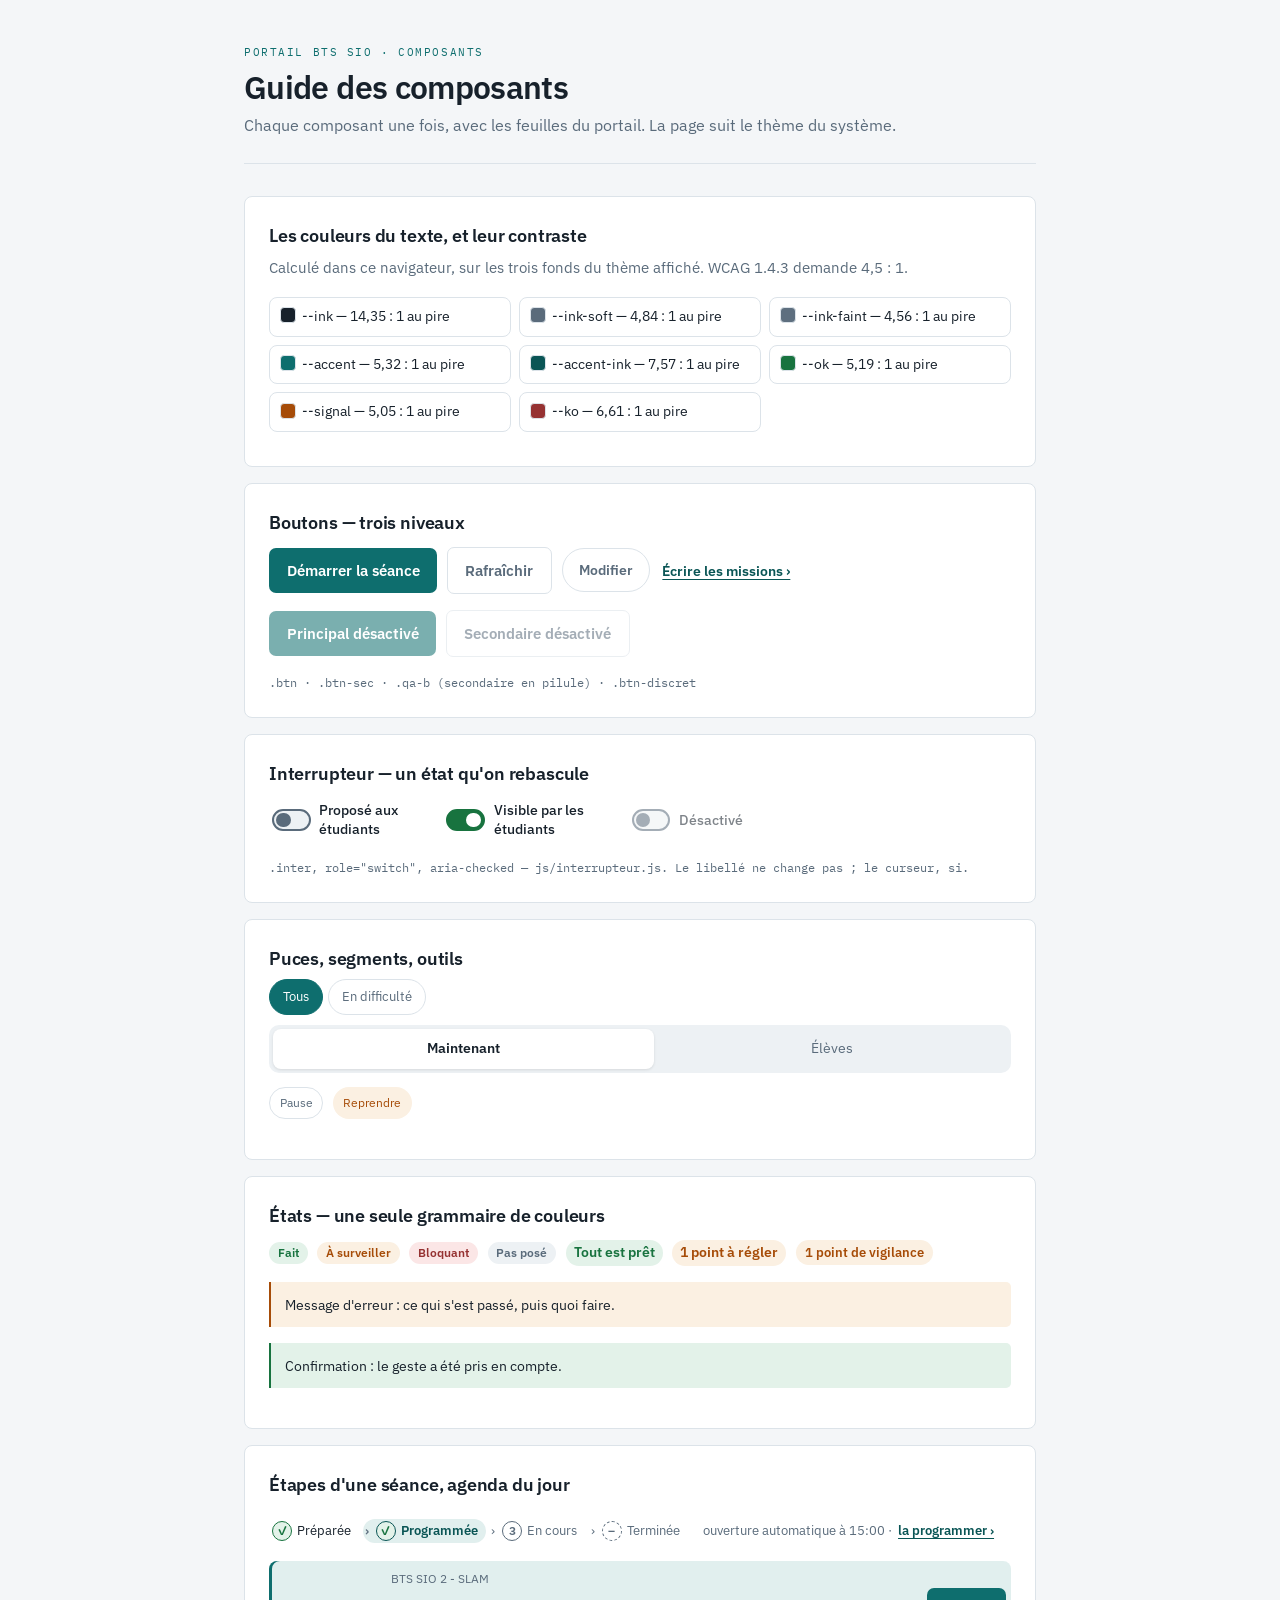
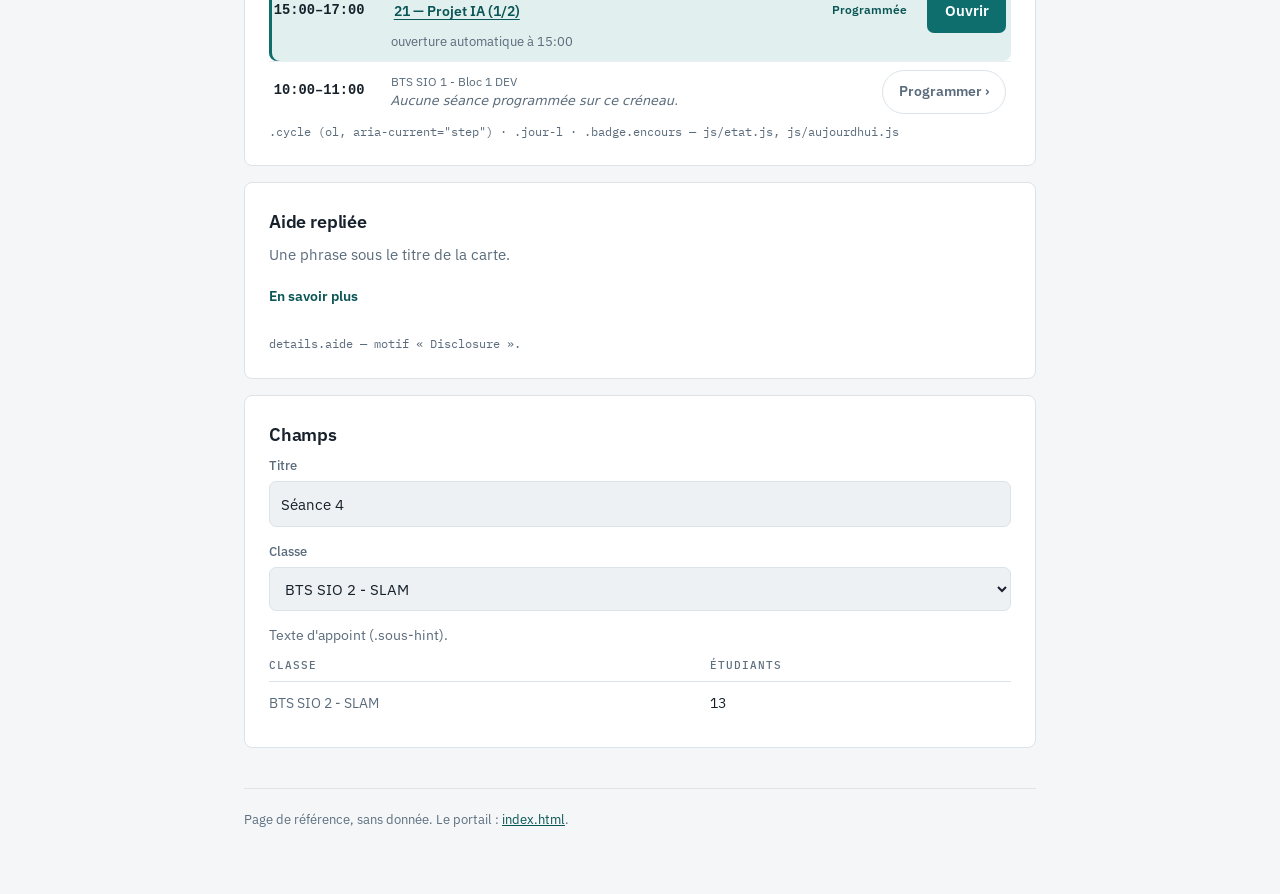
==== commit 76a47cdd: "Lot 2 : l'état d'une séance, son planning, et l'ouverture à l'heure - etat_seance() calcule en base " ====
--- a/styleguide.html
+++ b/styleguide.html
@@ -26,6 +26,7 @@
 <link rel="stylesheet" href="styles/moments.css">
 <link rel="stylesheet" href="styles/pilote.css">
 <link rel="stylesheet" href="styles/indicateurs.css">
+<link rel="stylesheet" href="styles/planning.css">
 <link rel="stylesheet" href="styles/composants.css">
 <style>
   .sg-l{display:flex;flex-wrap:wrap;gap:.6rem;align-items:center;margin:.6rem 0 1rem}
@@ -104,6 +105,24 @@
   <div class="msg ok">Confirmation : le geste a été pris en compte.</div>
 </section>
 
+<section class="card" aria-labelledby="sg-etapes">
+  <h2 id="sg-etapes">Étapes d'une séance, agenda du jour</h2>
+  <div class="cycle-l"><ol class="cycle" aria-label="Exemple d'étapes">
+    <li class="cycle-e faite"><span class="cycle-m" aria-hidden="true">✓</span>Préparée<span class="vh"> (fait)</span></li>
+    <li class="cycle-e faite ici" aria-current="step"><span class="cycle-m" aria-hidden="true">✓</span>Programmée<span class="vh"> (fait)</span></li>
+    <li class="cycle-e"><span class="cycle-m" aria-hidden="true">3</span>En cours</li>
+    <li class="cycle-e sautee"><span class="cycle-m" aria-hidden="true">–</span>Terminée</li>
+  </ol><span class="cycle-note">ouverture automatique à 15:00 · <button class="btn-discret" type="button">la programmer ›</button></span></div>
+  <ul class="jour-liste">
+    <li class="jour-l maintenant"><span class="jour-h">15:00–17:00</span><span class="jour-t"><span class="jour-c">BTS SIO 2 - SLAM</span>
+      <button class="btn-discret jour-s" type="button">21 — Projet IA (1/2)</button><span class="jour-m">ouverture automatique à 15:00</span></span>
+      <span class="badge encours">Programmée</span><button class="btn jour-a" type="button">Ouvrir</button></li>
+    <li class="jour-l jour-libre"><span class="jour-h">10:00–11:00</span><span class="jour-t"><span class="jour-c">BTS SIO 1 - Bloc 1 DEV</span>
+      <span class="jour-m">Aucune séance programmée sur ce créneau.</span></span><button class="qa-b jour-a" type="button">Programmer ›</button></li>
+  </ul>
+  <p class="sg-n">.cycle (ol, aria-current="step") · .jour-l · .badge.encours — js/etat.js, js/aujourdhui.js</p>
+</section>
+
 <section class="card" aria-labelledby="sg-aide">
   <h2 id="sg-aide">Aide repliée</h2>
   <p class="hint">Une phrase sous le titre de la carte.</p>
--- a/styles/planning.css
+++ b/styles/planning.css
@@ -0,0 +1,68 @@
+/* ── planning ───────────────────────────────────────
+   Lot 2 des propositions du 05/10 (06/10) : l'état d'une séance en quatre
+   étapes, le bloc « Quand » de sa fiche, l'emploi du temps, et la carte
+   « Aujourd'hui » d'En cours. Classes neuves seulement : la position de la
+   feuille (avant composants.css) ne départage rien. Couleurs : les jetons du
+   thème, rien en dur — axe-core relit tout cela en clair et en sombre.
+   ───────────────────────────────────────────────── */
+
+/* Le bleu « en cours » de la grammaire de pilote.css, pour une séance
+   programmée : elle avance, elle n'est ni faite ni à surveiller. */
+.badge.encours{background:var(--accent-soft);color:var(--accent-ink)}
+
+/* ── Les étapes (APG : une liste ordonnée, aria-current="step") ── */
+.cycle-l{display:flex;flex-wrap:wrap;align-items:center;gap:.3rem .9rem;margin:.55rem 0 .2rem}
+.cycle{list-style:none;margin:0;padding:0;display:flex;flex-wrap:wrap;gap:.25rem .2rem;counter-reset:none}
+.cycle-e{display:inline-flex;align-items:center;gap:.3rem;font-size:.82rem;color:var(--ink-soft);
+  padding:.1rem .55rem .1rem .2rem;border-radius:999px}
+.cycle-e + .cycle-e::before{content:"›";color:var(--ink-faint);margin:0 .15rem 0 -.1rem}
+.cycle-m{display:inline-flex;align-items:center;justify-content:center;width:1.25rem;height:1.25rem;
+  border-radius:50%;border:1.5px solid var(--ink-soft);font-size:.72rem;font-weight:600;line-height:1}
+.cycle-e.faite{color:var(--ink)}
+.cycle-e.faite .cycle-m{background:var(--ok-soft);border-color:var(--ok);color:var(--ok)}
+.cycle-e.sautee .cycle-m{border-style:dashed}
+.cycle-e.ici{background:var(--accent-soft);color:var(--accent-ink);font-weight:600}
+.cycle-e.ici .cycle-m{border-color:var(--accent-ink)}
+.cycle-note{font-size:.84rem;color:var(--ink-soft)}
+.cycle-note .btn-discret{min-height:44px;font-size:.84rem}
+
+/* ── Préparer : la ligne d'une séance, et le bloc « Quand » ── */
+.gs-etat{margin:.15rem 0 .1rem;align-self:flex-start}
+.gs-quand{margin:1rem 0 .4rem;padding:.7rem .8rem .5rem;border:1px solid var(--rule);border-radius:10px;min-width:0}
+.gs-quand legend{font-weight:600;font-size:.92rem;padding:0 .35rem;color:var(--ink)}
+.gs-quand .pick{margin:.5rem 0 .1rem}
+.gs-quand .sous-hint{margin:.2rem 0}
+.gs-quand .gs-case input[disabled] + *{opacity:.6}
+
+/* ── L'emploi du temps ── */
+details.card.plie > summary .badge{margin-right:.5rem}
+.edt-l{display:block;font-size:.85rem;font-weight:600;margin:.7rem 0 .25rem}
+#edt-texte{width:100%;font-family:var(--f-mono);font-size:.88rem;background:var(--surface-alt);color:var(--ink);
+  border:1px solid var(--rule);border-radius:8px;padding:.5rem .6rem}
+
+/* ── Aujourd'hui ──
+   Une grille par ligne : l'heure, ce que c'est, l'état, le geste. Sur un
+   téléphone, deux rangées — l'heure et l'état, puis le titre et le geste ;
+   l'heure reste en tête, c'est elle qu'on cherche. */
+.jour-carte h2{margin-bottom:.1rem}
+.jour-liste{list-style:none;margin:.5rem 0 0;padding:0}
+.jour-l{display:grid;grid-template-columns:6.6rem minmax(0,1fr) auto auto;align-items:center;gap:.35rem .7rem;
+  padding:.5rem .3rem;border-top:1px solid var(--rule-soft)}
+.jour-l:first-child{border-top:0}
+.jour-l.maintenant{background:var(--accent-soft);border-radius:8px;box-shadow:inset 3px 0 0 var(--accent)}
+.jour-h{font-family:var(--f-mono);font-size:.86rem;font-weight:600;color:var(--ink);white-space:nowrap}
+.jour-t{display:flex;flex-direction:column;min-width:0}
+.jour-c{font-size:.76rem;color:var(--ink-soft)}
+.jour-s{min-height:44px;padding:.2rem 0;text-align:left;font-weight:600;color:var(--ink)}
+.jour-m{font-size:.8rem;color:var(--ink-soft)}
+.jour-libre .jour-m{font-style:italic}
+.jour-l > .badge{grid-column:3}
+.jour-a{grid-column:4;white-space:nowrap}
+.jour-vide{padding:.4rem 0;color:var(--ink-soft)}
+@media (max-width: 30rem){
+  .jour-l{grid-template-columns:minmax(0,1fr) auto;grid-template-areas:"h b" "t a"}
+  .jour-h{grid-area:h}
+  .jour-l > .badge{grid-area:b;grid-column:auto}
+  .jour-t{grid-area:t}
+  .jour-a{grid-area:a;grid-column:auto;justify-self:end;align-self:end}
+}
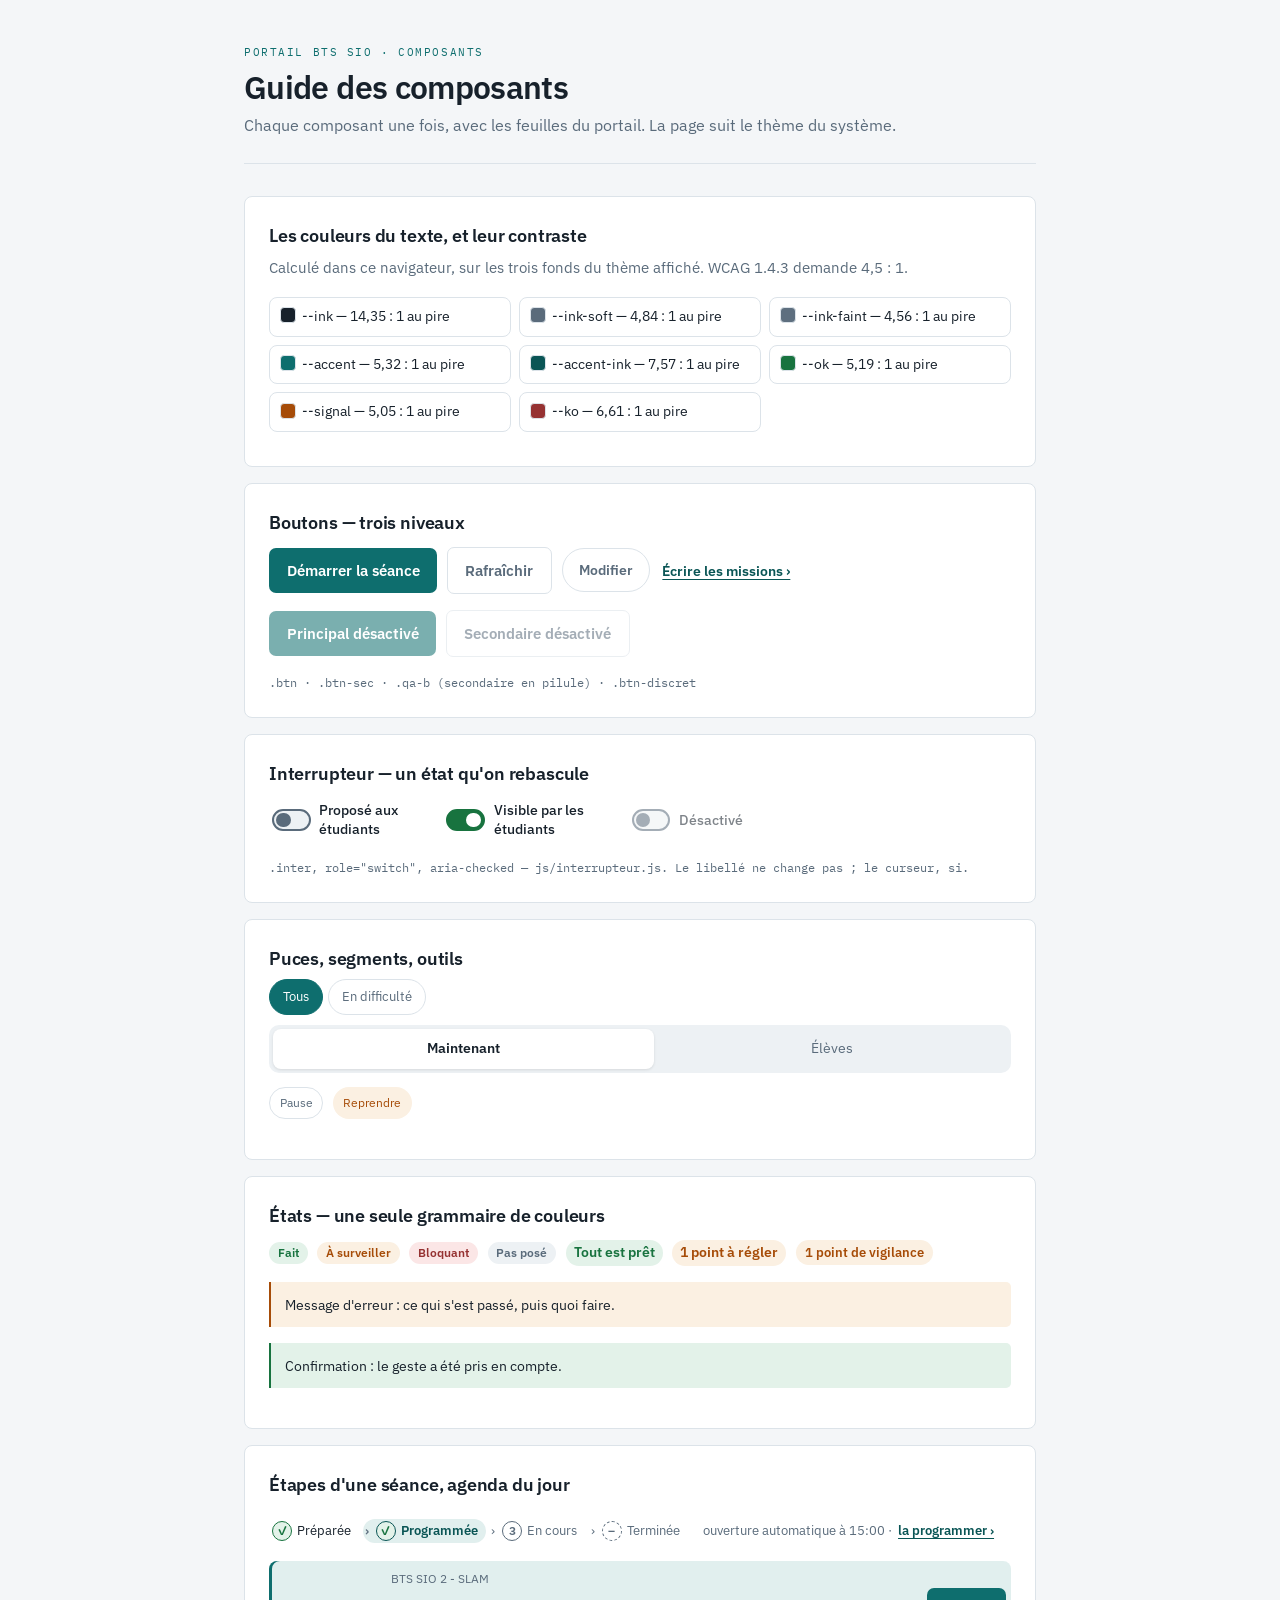
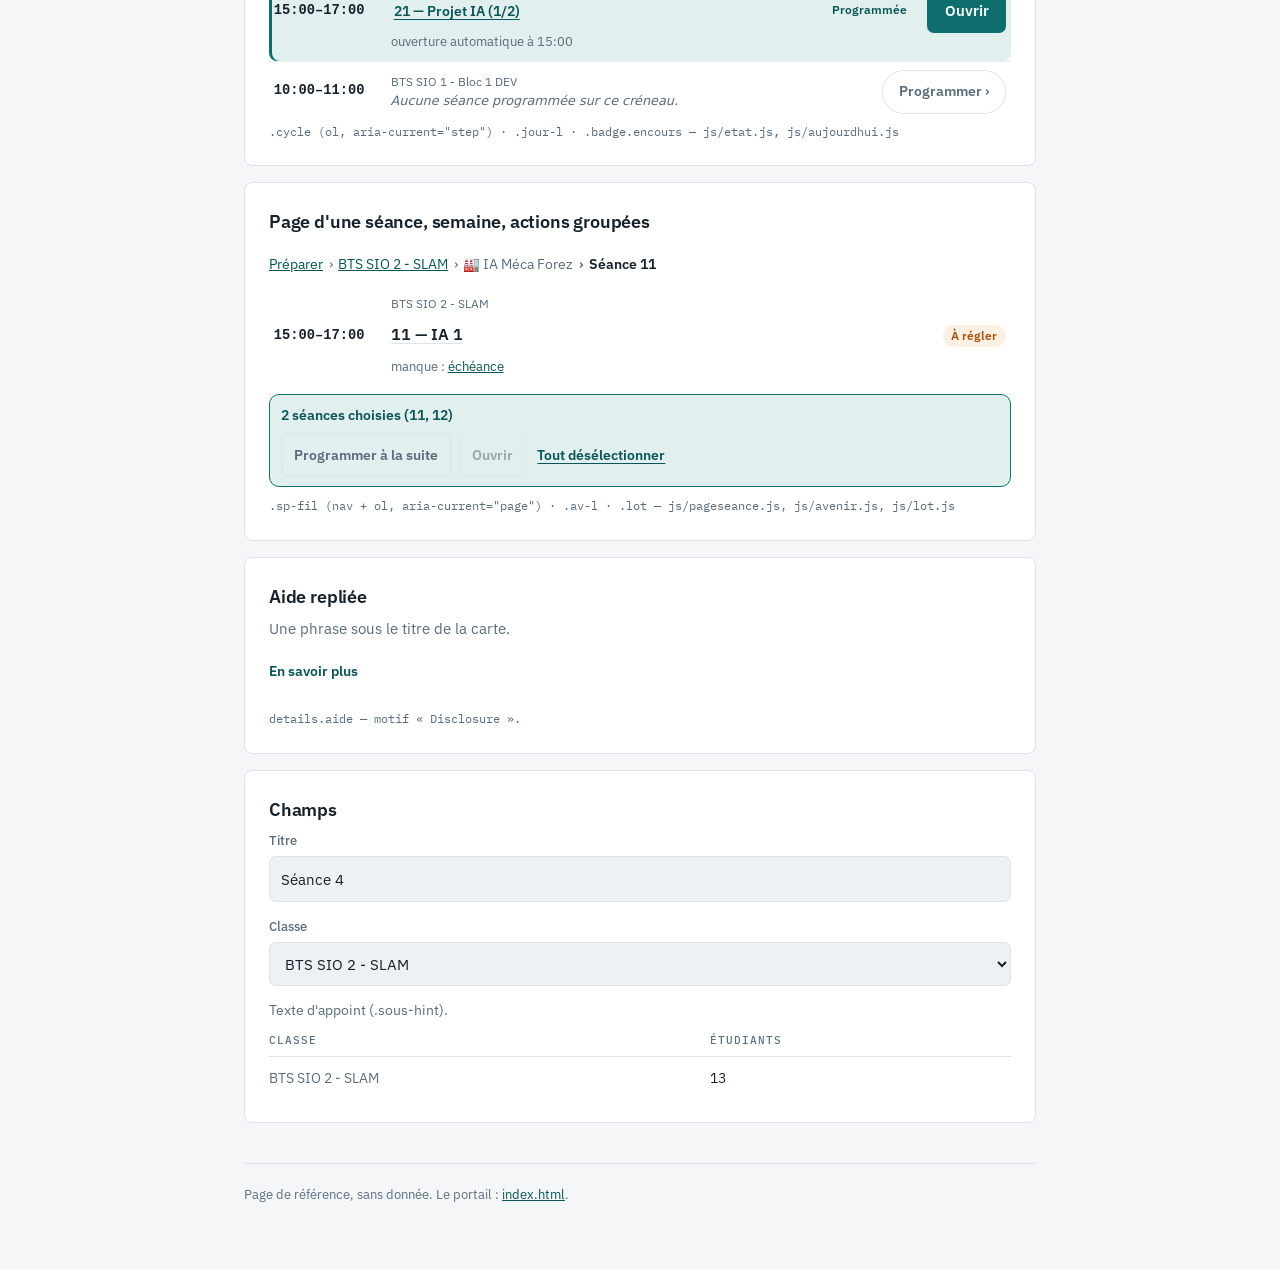
==== commit 3f6499b6: "Lot 3 : la mise en place — page d'une séance, semaine, actions groupées, assistant - La page d'une s" ====
--- a/styleguide.html
+++ b/styleguide.html
@@ -27,6 +27,7 @@
 <link rel="stylesheet" href="styles/pilote.css">
 <link rel="stylesheet" href="styles/indicateurs.css">
 <link rel="stylesheet" href="styles/planning.css">
+<link rel="stylesheet" href="styles/miseenplace.css">
 <link rel="stylesheet" href="styles/composants.css">
 <style>
   .sg-l{display:flex;flex-wrap:wrap;gap:.6rem;align-items:center;margin:.6rem 0 1rem}
@@ -121,6 +122,25 @@
       <span class="jour-m">Aucune séance programmée sur ce créneau.</span></span><button class="qa-b jour-a" type="button">Programmer ›</button></li>
   </ul>
   <p class="sg-n">.cycle (ol, aria-current="step") · .jour-l · .badge.encours — js/etat.js, js/aujourdhui.js</p>
+</section>
+
+<section class="card" aria-labelledby="sg-miseenplace">
+  <h2 id="sg-miseenplace">Page d'une séance, semaine, actions groupées</h2>
+  <nav class="sp-fil" aria-label="Exemple de fil d'Ariane"><ol>
+    <li><a href="#sg-miseenplace">Préparer</a></li><li><a href="#sg-miseenplace">BTS SIO 2 - SLAM</a></li>
+    <li>🏭 IA Méca Forez</li><li aria-current="page">Séance 11</li></ol></nav>
+  <ul class="av-lignes">
+    <li class="av-l"><span class="av-h">15:00–17:00</span><span class="av-t"><span class="av-c">BTS SIO 2 - SLAM</span>
+      <a class="av-s" href="#sg-miseenplace">11 — IA 1</a><span class="av-m">manque : <a href="#sg-miseenplace">échéance</a></span></span>
+      <span class="badge att">À régler</span></li>
+  </ul>
+  <div class="lot" role="group" aria-label="Exemple d'actions groupées">
+    <span class="lot-n">2 séances choisies (11, 12)</span>
+    <button class="btn btn-sec" type="button">Programmer à la suite</button>
+    <button class="btn btn-sec" type="button" disabled>Ouvrir</button>
+    <button class="btn-discret" type="button">Tout désélectionner</button>
+  </div>
+  <p class="sg-n">.sp-fil (nav + ol, aria-current="page") · .av-l · .lot — js/pageseance.js, js/avenir.js, js/lot.js</p>
 </section>
 
 <section class="card" aria-labelledby="sg-aide">
--- a/styles/miseenplace.css
+++ b/styles/miseenplace.css
@@ -0,0 +1,127 @@
+/* ── mise en place ──────────────────────────────────
+   Lot 3 des propositions du 05/10 (06/10) : la page d'une séance, la
+   semaine à préparer, les actions groupées, l'assistant « Nouveau module »
+   et la reconduction. Classes neuves seulement, chargée avant
+   composants.css comme planning.css. Couleurs : les jetons du thème — axe
+   relit tout en clair et en sombre.
+   ───────────────────────────────────────────────── */
+
+/* ── La page d'une séance ── */
+.sp-haut{display:flex;flex-wrap:wrap;align-items:center;justify-content:space-between;gap:.2rem .8rem;margin:.2rem 0 .5rem}
+.sp-fil ol{list-style:none;margin:0;padding:0;display:flex;flex-wrap:wrap;align-items:center;gap:.1rem .2rem;font-size:.86rem}
+.sp-fil li{color:var(--ink-soft)}
+.sp-fil li + li::before{content:"›";margin:0 .35rem 0 .15rem;color:var(--ink-soft)}
+.sp-fil a{color:var(--accent-ink);display:inline-flex;align-items:center;min-height:44px}
+.sp-fil [aria-current="page"]{color:var(--ink);font-weight:600}
+.sp-voisins{display:flex;gap:.3rem}
+.sp-voisins .btn-discret{min-height:44px;font-size:.86rem}
+.sp-tete{padding-bottom:.6rem}
+.sp-titre-l{display:flex;flex-wrap:wrap;align-items:baseline;gap:.4rem .7rem}
+.sp-titre-l h2{margin:0;font-size:1.25rem;line-height:1.3}
+.sp-resume .sous-hint{margin:.35rem 0 0}
+.sp-actes{margin:.6rem 0 .2rem}
+.sp-onglets{margin-top:.7rem}
+.sp-panneau{margin-top:.8rem}
+/* Hébergées dans la page, la fiche et la carte perdent ce que la page dit
+   déjà : le titre et le retour de la fiche, l'intertitre « La séance ». */
+.sp .gs-fiche{margin-top:0}
+.sp .gs-fiche-tete,.sp .sv-h2{display:none}
+
+/* ── Le bilan ── */
+#sp-bilan-corps > .sous-titre:first-child{margin-top:0}
+.sp-bilan-l{display:grid;grid-template-columns:minmax(7rem,max-content) minmax(0,1fr);gap:.45rem 1rem;margin:.6rem 0 1rem}
+.sp-bilan-l dt{font-weight:600;font-size:.88rem;color:var(--ink)}
+.sp-bilan-l dd{margin:0;font-size:.9rem;color:var(--ink)}
+.sp-bilan-t{margin:1rem 0 .4rem;font-size:.95rem}
+.sp-concepts{list-style:none;margin:0;padding:0;display:flex;flex-direction:column;gap:.35rem}
+.sp-concepts li{font-size:.9rem}
+.sp-reprendre{margin:0 0 .8rem 1.2rem;padding:0;font-size:.9rem}
+@media (max-width: 30rem){
+  .sp-bilan-l{grid-template-columns:minmax(0,1fr);gap:.1rem}
+  .sp-bilan-l dd{margin-bottom:.45rem}
+  .sp-titre-l h2{font-size:1.1rem}
+}
+
+/* ── La liste des séances : la case et le titre-lien ── */
+.gs-choix-l{display:inline-flex;align-items:center;justify-content:center;flex:0 0 auto;
+  min-width:44px;min-height:44px;margin:-.3rem -.6rem -.3rem -.5rem;cursor:pointer}
+.gs-choix{width:1.15rem;height:1.15rem;margin:0;accent-color:var(--accent)}
+/* Sur un téléphone, la case, le numéro et le titre restent sur une ligne :
+   le titre prend ce que laissent la case (2,35 rem) et le numéro (2,9 rem). */
+@media (max-width: 30rem){
+  .gs-l .gs-txt{flex-basis:calc(100% - 5.3rem)}
+  .gs-l .gs-actes{margin-left:5.3rem}
+}
+a.gs-titre{color:var(--ink);text-decoration:underline;text-decoration-color:var(--rule);text-underline-offset:.2em}
+a.gs-titre:hover{text-decoration-color:currentColor}
+
+/* ── La semaine à préparer ──
+   Un jour, ses créneaux : l'heure, ce que c'est, l'état. Même grille que
+   « Aujourd'hui » (planning.css), et la même mise en pile sur un téléphone. */
+.av-nav{align-items:center}
+.av-periode{font-weight:600;min-width:9rem;text-align:center}
+.av-liste{list-style:none;margin:.4rem 0 0;padding:0}
+.av-j{font-size:.92rem;margin:.9rem 0 .2rem}
+.av-j::first-letter{text-transform:uppercase}   /* « Lundi 12 octobre », pas « Octobre » */
+.av-lignes{list-style:none;margin:0;padding:0}
+.av-l{display:grid;grid-template-columns:6.6rem minmax(0,1fr) auto;align-items:center;gap:.3rem .7rem;
+  padding:.45rem .3rem;border-top:1px solid var(--rule-soft)}
+.av-lignes .av-l:first-child{border-top:0}
+.av-h{font-family:var(--f-mono);font-size:.86rem;font-weight:600;white-space:nowrap}
+.av-t{display:flex;flex-direction:column;min-width:0}
+.av-c{font-size:.76rem;color:var(--ink-soft)}
+.av-s{font-weight:600;color:var(--ink);display:inline-flex;align-items:center;min-height:44px;
+  text-decoration:underline;text-decoration-color:var(--rule);text-underline-offset:.2em}
+.av-m{font-size:.8rem;color:var(--ink-soft)}
+.av-m a{color:var(--accent-ink);text-decoration:underline}
+.av-libre .av-m{font-style:italic}
+.av-placer{grid-column:3}
+.av-placer select{min-height:44px;max-width:16rem;font:inherit;font-size:.85rem;color:var(--ink);
+  background:var(--surface);border:1px solid var(--rule);border-radius:8px;padding:.3rem .4rem}
+.av-vide{color:var(--ink-soft);font-size:.9rem}
+@media (max-width: 30rem){
+  .av-l{grid-template-columns:auto minmax(0,1fr);grid-template-areas:"h b" "t t" "p p"}
+  .av-h{grid-area:h}
+  .av-l > .badge{grid-area:b;justify-self:end}
+  .av-t{grid-area:t}
+  .av-placer{grid-area:p;grid-column:auto}
+  .av-placer select{max-width:100%;width:100%}
+}
+
+/* ── Les actions groupées ── */
+.lot{display:flex;flex-wrap:wrap;align-items:center;gap:.4rem .5rem;margin:.6rem 0;padding:.55rem .7rem;
+  border:1px solid var(--accent);border-radius:10px;background:var(--accent-soft)}
+.lot-n{font-weight:600;font-size:.88rem;color:var(--accent-ink);flex:1 1 100%}
+.lot .btn{min-height:44px;font-size:.86rem;padding:.4rem .75rem}
+.lot-ranger select{min-height:44px;font:inherit;font-size:.86rem;color:var(--ink);background:var(--surface);
+  border:1px solid var(--rule);border-radius:8px;padding:.3rem .4rem}
+.lot .btn-discret{min-height:44px;font-size:.86rem}
+.gs-module .lot-mod{margin-left:.6rem;min-height:44px;font-size:.8rem;font-weight:500;vertical-align:middle}
+
+/* ── L'assistant « Nouveau module » ──
+   Un <dialog> comme l'aide des raccourcis (composants.css), plus large ; sur
+   un téléphone, il prend tout l'écran. Les étapes reprennent le dessin des
+   étapes d'une séance (planning.css). */
+.as{margin:auto;border:1px solid var(--rule);border-radius:12px;background:var(--surface);color:var(--ink);
+  padding:1.1rem 1.2rem;width:min(42rem,calc(100% - 2rem));max-height:calc(100% - 2rem);overflow-y:auto}
+.as::backdrop{background:rgba(10,20,30,.45)}
+.as-tete{display:flex;align-items:center;justify-content:space-between;gap:.8rem}
+.as-tete h2{margin:0}
+.as-etapes{margin:.7rem 0 .6rem}
+.as-pas .hint{margin:.3rem 0 .4rem}
+.as textarea{width:100%;font-family:var(--f-mono);font-size:.86rem;background:var(--surface-alt);color:var(--ink);
+  border:1px solid var(--rule);border-radius:8px;padding:.5rem .6rem}
+.as-places{margin:.4rem 0 0 1.1rem;font-size:.9rem}
+.as-contenus{list-style:none;margin:.4rem 0 0;padding:0}
+.as-contenus li{display:flex;flex-wrap:wrap;align-items:center;gap:.2rem .6rem;padding:.3rem 0;border-top:1px solid var(--rule-soft)}
+.as-contenus li:first-child{border-top:0}
+.as-c-t{flex:1 1 14rem;font-weight:500}
+.as-contenus .btn-discret{min-height:44px}
+.as-nav{justify-content:flex-end;margin-top:1rem}
+@media (max-width: 30rem){
+  .as{width:100%;max-width:100%;max-height:100%;height:100%;border-radius:0;padding:.9rem .9rem 1.2rem}
+}
+
+/* ── Reconduire une classe ── */
+.rn{margin-top:1rem}
+.rn > summary{min-height:44px;display:flex;align-items:center;font-weight:600;font-size:.92rem;cursor:pointer}
